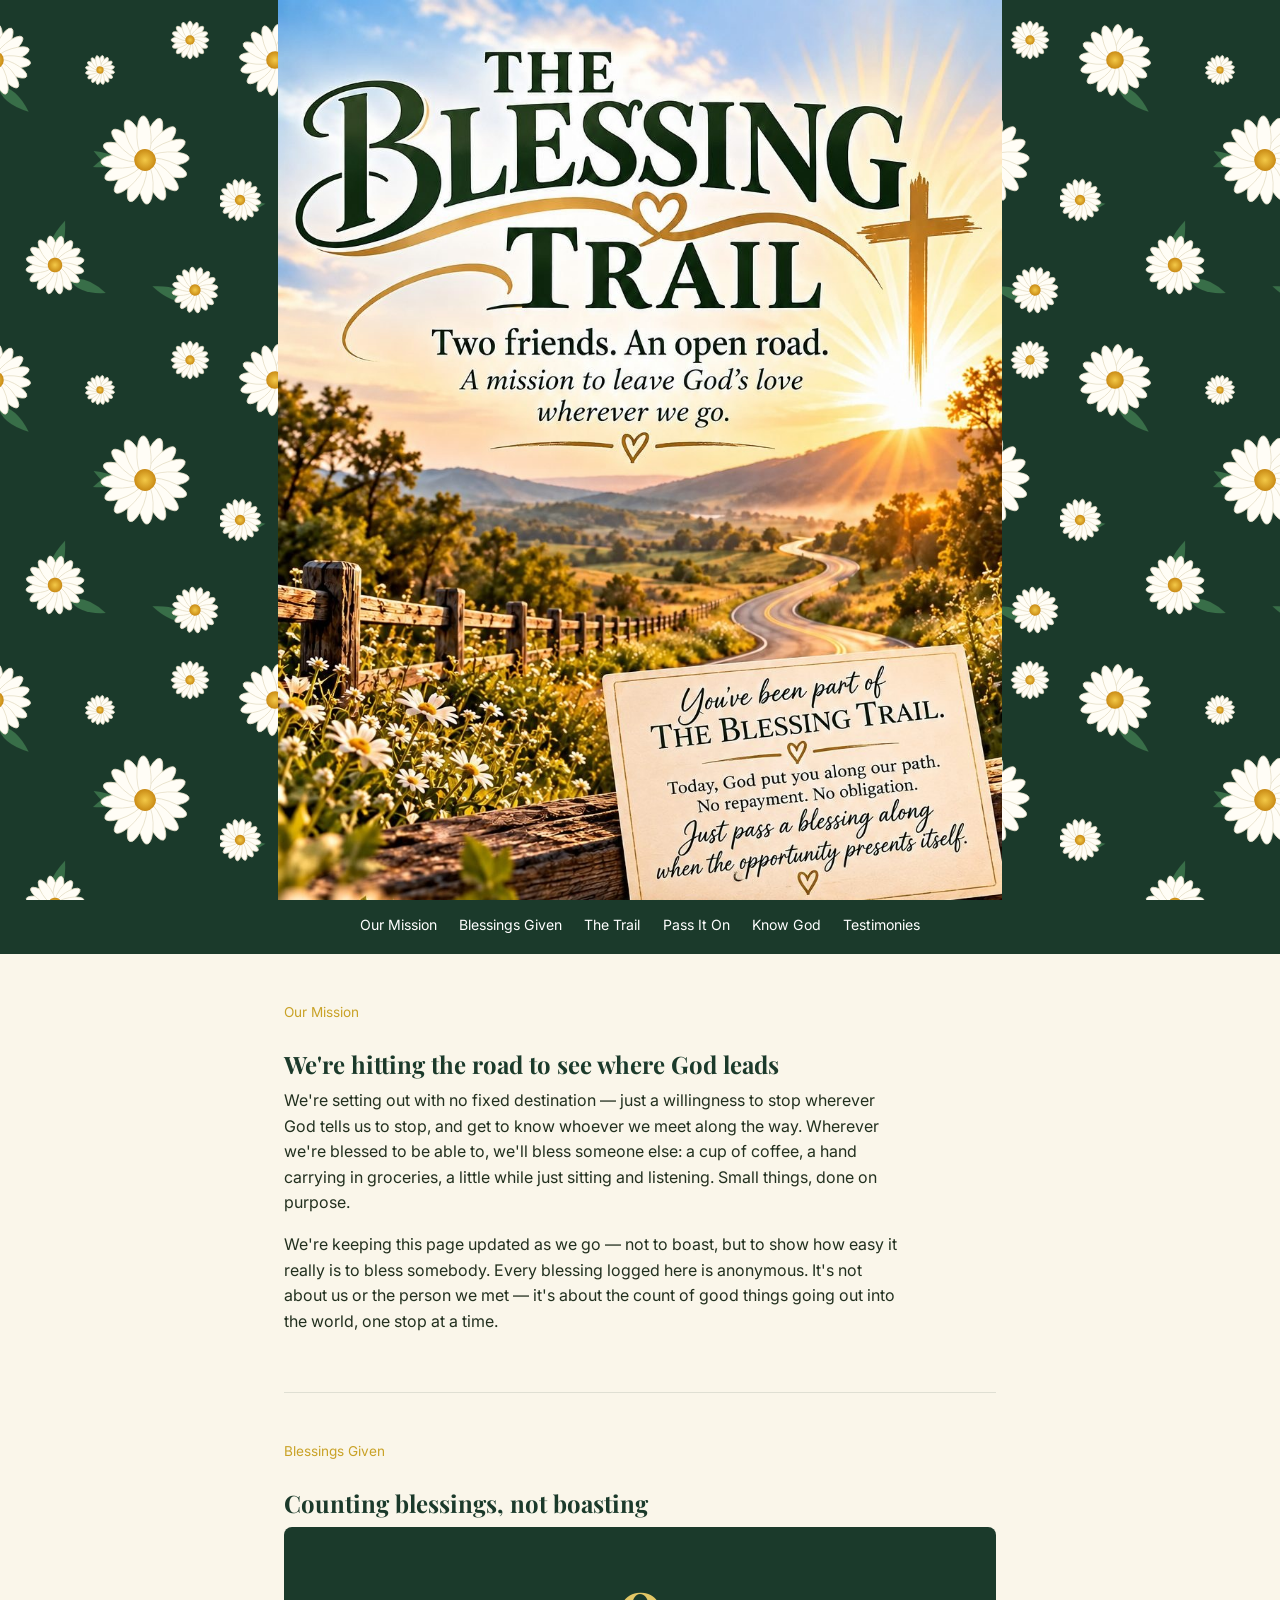
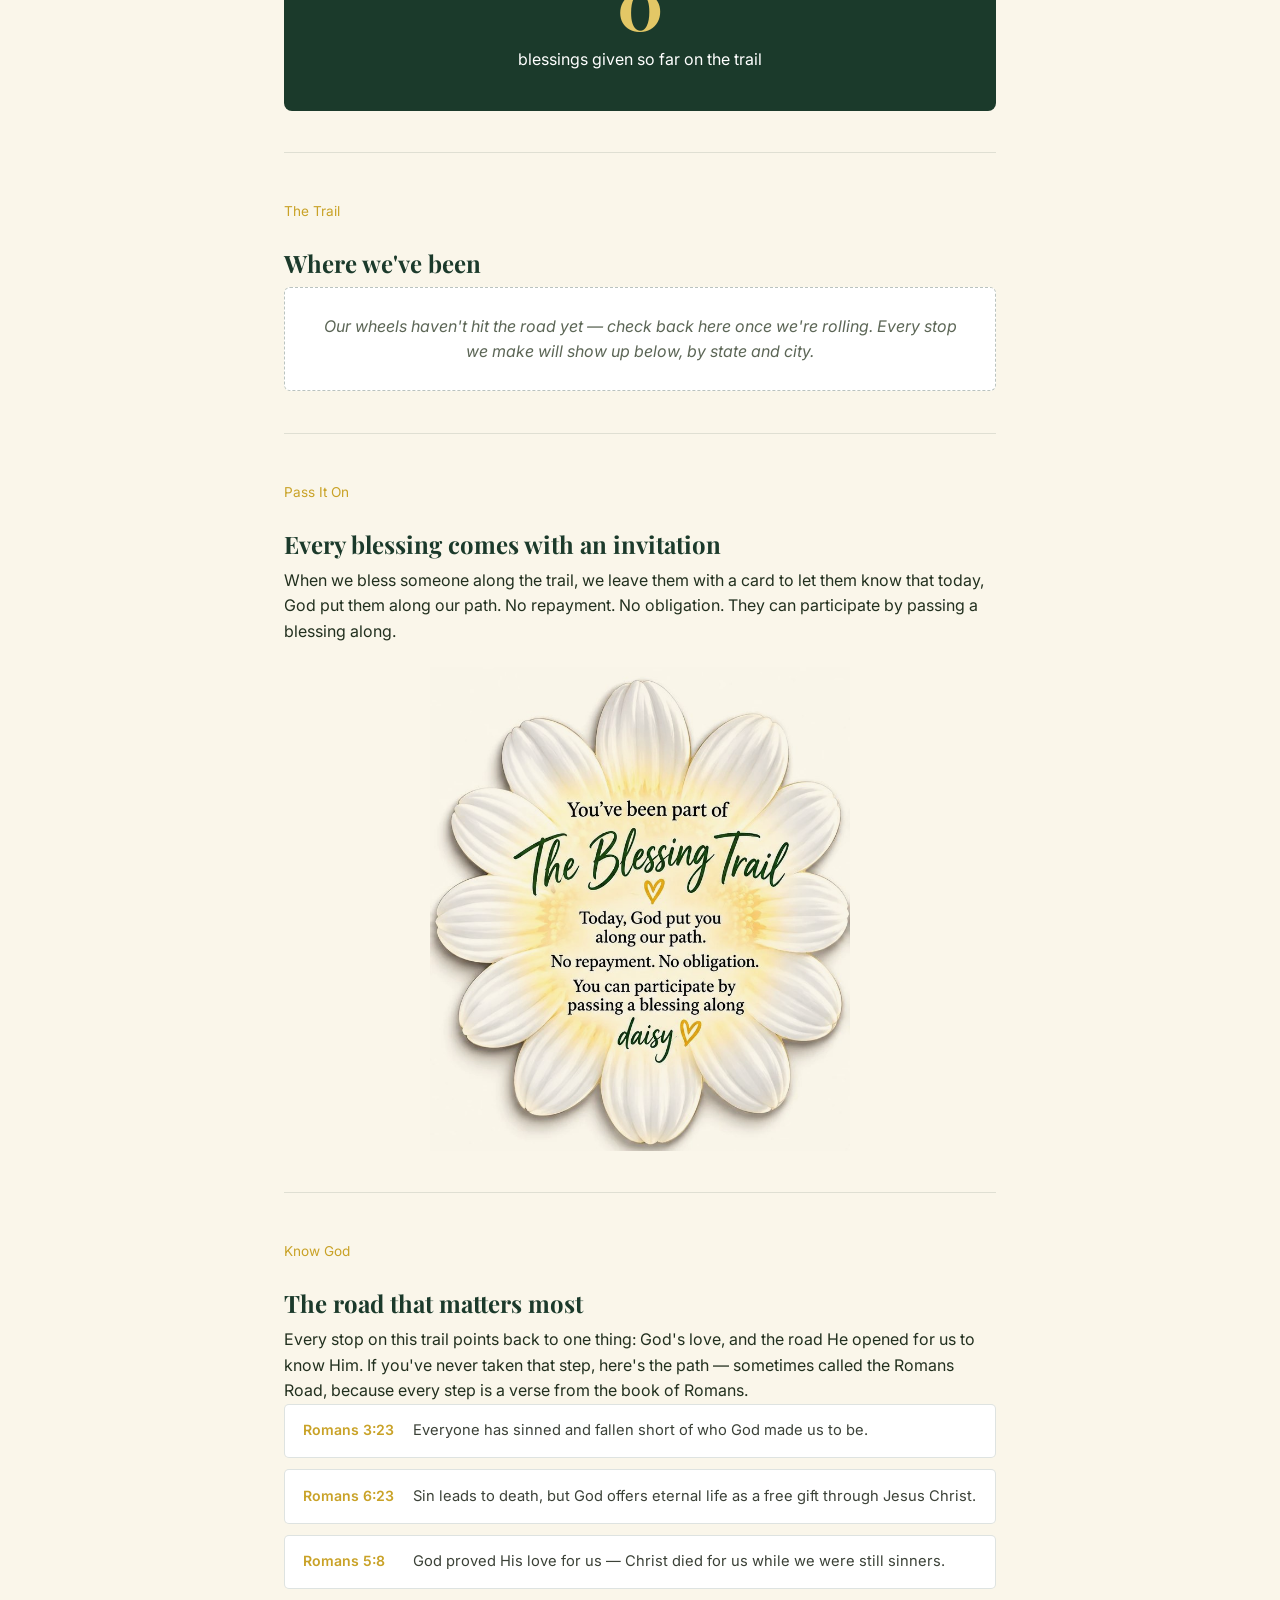
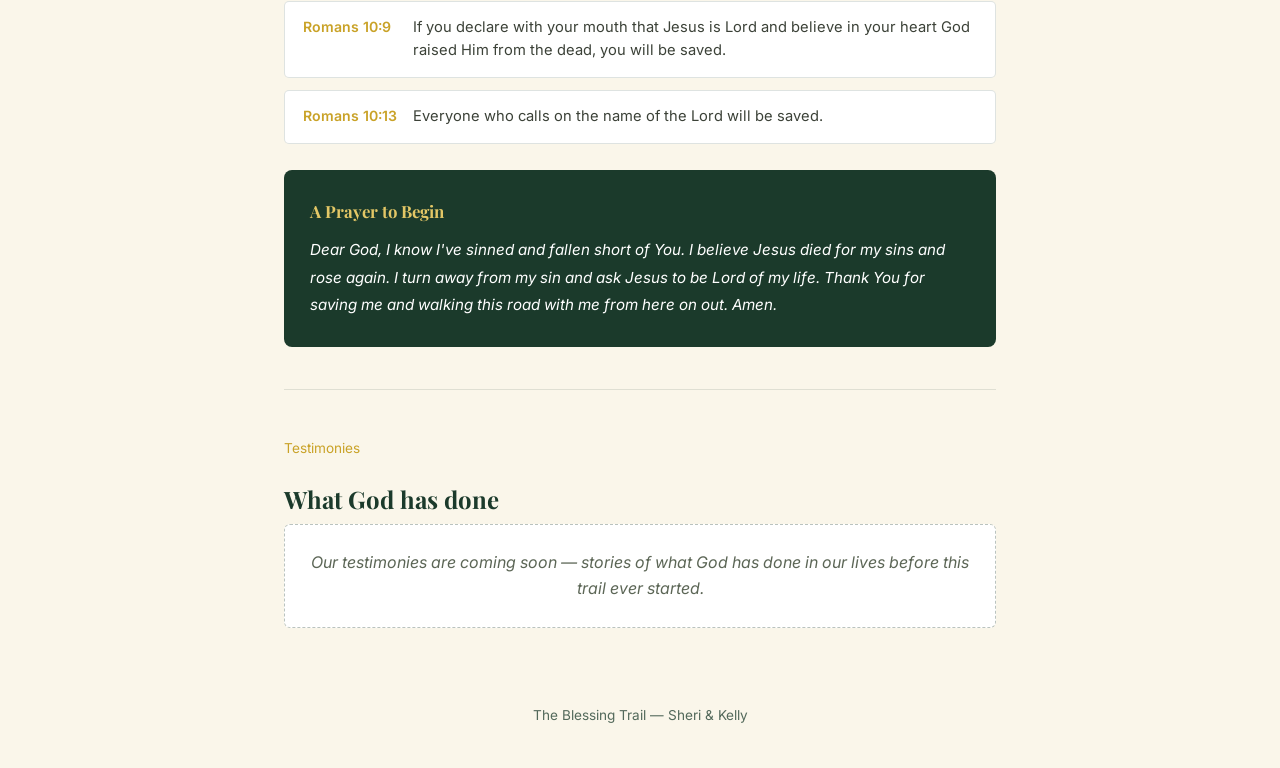
==== index.html @ b1c23bb9 "Match Pass It On wording to the card Co-Authored-By: Claude Opus 5.5 <noreply@anthropic.com> Claude-" ====
<!DOCTYPE html>
<html lang="en">
<head>
<meta charset="UTF-8">
<meta name="viewport" content="width=device-width, initial-scale=1, viewport-fit=cover">
<title>The Blessing Trail</title>
<link rel="preconnect" href="https://fonts.googleapis.com">
<link rel="preconnect" href="https://fonts.gstatic.com" crossorigin>
<link href="https://fonts.googleapis.com/css2?family=Playfair+Display:wght@500;600;700&family=Dancing+Script:wght@600&family=Inter:wght@400;500;600&display=swap" rel="stylesheet">
<style>
  :root{
    --cream:#faf6ea;
    --ink:#22301f;
    --green-deep:#1b3a2b;
    --green:#2f5a3f;
    --gold:#c9a227;
    --gold-soft:#e3c766;
    padding-top: env(safe-area-inset-top, 0px);
    padding-bottom: env(safe-area-inset-bottom, 0px);
  }
  @media (prefers-color-scheme: dark){
    :root:not([data-theme="light"]){ --cream:#faf6ea; --ink:#22301f; }
  }
  *{box-sizing:border-box; margin:0; padding:0;}
  html{scroll-behavior:smooth; scroll-padding-top: env(safe-area-inset-top, 0px);}
  body{ background:var(--cream); color:var(--ink); font-family:'Inter',sans-serif; line-height:1.6; }
  h1,h2,h3{font-family:'Playfair Display',serif;}
  .script{font-family:'Dancing Script',cursive;}
  a{color:inherit;}

  header{ position:relative; text-align:center; color:#fff; }
  header{ background:var(--green-deep) url("[data-uri]") center top / 280px 320px repeat; }
  .hero-img{ display:block; margin:0 auto; width:auto; max-width:100%; height:auto; max-height:100vh; max-height:100dvh; }
  .hero-overlay{
    position:absolute; inset:0;
    background:linear-gradient(180deg, rgba(27,58,43,0.05) 0%, rgba(27,58,43,0.55) 88%, rgba(27,58,43,0.85) 100%);
  }
  .hero-caption{
    position:absolute; left:0; right:0; bottom:1.6rem;
    padding:0 1.5rem;
  }
  .hero-caption p{
    font-size:1.05rem;
    color:var(--gold-soft);
    font-style:italic;
  }

  nav{
    background:var(--green-deep);
    display:flex; justify-content:center; gap:1.4rem; flex-wrap:wrap;
    padding:0.9rem 1rem;
    font-size:0.88rem;
  }
  nav a{ color:#ffffff; text-decoration:none; border-bottom:1px solid transparent; padding-bottom:2px; }
  nav a:hover, nav a:focus-visible{ color:var(--gold-soft); border-color:var(--gold-soft); }

  main{max-width:760px; margin:0 auto; padding:0 1.5rem;}

  section.block{padding:3rem 0 2.6rem; border-bottom:1px solid rgba(27,58,43,0.12);}
  section.block:last-of-type{border-bottom:none;}
  section.block h2{ font-size:1.5rem; color:var(--green-deep); margin-bottom:0.3rem; }
  section.block .kicker{ color:var(--gold); font-size:0.85rem; margin-bottom:1.3rem; display:block; }

  #about p{max-width:62ch; margin-bottom:1rem;}

  .card-front{ display:block; width:100%; max-width:420px; height:auto; margin:1.4rem auto 0; mix-blend-mode:multiply; }

  .counter-wrap{
    text-align:center;
    background:var(--green-deep);
    color:var(--cream);
    border-radius:8px;
    padding:2.4rem 1.5rem;
  }
  .counter-num{
    font-family:'Playfair Display',serif;
    font-size:clamp(3rem, 12vw, 4.5rem);
    color:var(--gold-soft);
    font-weight:700;
    line-height:1;
  }
  .counter-wrap p{ margin-top:0.6rem; font-size:1rem; color:#ffffff; }

  .log-group{ margin-bottom:1.6rem; }
  .log-group h3{ font-size:1.1rem; color:var(--green-deep); margin-bottom:0.6rem; }
  .log-group h3 .state-count{ color:var(--gold); font-size:0.85rem; font-weight:400; font-family:'Inter',sans-serif; }
  .log-entry{
    background:#fff;
    border-left:3px solid var(--gold);
    border-radius:3px;
    padding:0.85rem 1.1rem;
    margin-bottom:0.6rem;
  }
  .log-entry .city{ font-weight:600; color:var(--green-deep); font-size:0.95rem; }
  .log-entry .desc{ font-size:0.9rem; color:#454f42; margin-top:0.15rem; }
  .log-entry .date{ font-size:0.78rem; color:#8a8570; margin-top:0.3rem; }

  .empty-state{
    background:#fff;
    border:1px dashed rgba(27,58,43,0.3);
    border-radius:6px;
    padding:1.6rem;
    text-align:center;
    color:#5c6656;
    font-style:italic;
  }

  .step{
    display:flex;
    gap:0.9rem;
    background:#fff;
    border:1px solid rgba(27,58,43,0.14);
    border-radius:5px;
    padding:0.9rem 1.1rem;
    margin-bottom:0.7rem;
  }
  .step .verse{
    font-weight:600;
    color:var(--gold);
    white-space:nowrap;
    font-size:0.88rem;
    min-width:96px;
  }
  .step p{ font-size:0.92rem; color:#3c4238; }

  .prayer-box{
    background:var(--green-deep);
    color:var(--cream);
    border-radius:8px;
    padding:1.8rem 1.6rem;
    margin-top:1.6rem;
  }
  .prayer-box h3{ color:var(--gold-soft); font-size:1.05rem; margin-bottom:0.7rem; }
  .prayer-box p{ font-size:0.95rem; line-height:1.8; font-style:italic; color:#ffffff; }

  footer{ text-align:center; padding:2.2rem 1.5rem 2.6rem; color:var(--green-deep); font-size:0.85rem; opacity:0.75; }

  @media (prefers-reduced-motion: reduce){ html{scroll-behavior:auto;} }
</style>
</head>
<body>

<header>
  <img class="hero-img" src="[data-uri]" alt="The Blessing Trail — two friends, an open road, a mission to leave God's love wherever we go.">

</header>

<nav>
  <a href="#about">Our Mission</a>
  <a href="#counter">Blessings Given</a>
  <a href="#trail">The Trail</a>
  <a href="#pass-it-on">Pass It On</a>
  <a href="#salvation">Know God</a>
  <a href="#testimonies">Testimonies</a>
</nav>

<main>

  <section class="block" id="about">
    <span class="kicker">Our Mission</span>
    <h2>We're hitting the road to see where God leads</h2>
    <p>We're setting out with no fixed destination — just a willingness to stop wherever God tells us to stop, and get to know whoever we meet along the way. Wherever we're blessed to be able to, we'll bless someone else: a cup of coffee, a hand carrying in groceries, a little while just sitting and listening. Small things, done on purpose.</p>
    <p>We're keeping this page updated as we go — not to boast, but to show how easy it really is to bless somebody. Every blessing logged here is anonymous. It's not about us or the person we met — it's about the count of good things going out into the world, one stop at a time.</p>
  </section>

  <section class="block" id="counter">
    <span class="kicker">Blessings Given</span>
    <h2>Counting blessings, not boasting</h2>
    <div class="counter-wrap">
      <div class="counter-num">0</div>
      <p>blessings given so far on the trail</p>
    </div>
  </section>

  <section class="block" id="trail">
    <span class="kicker">The Trail</span>
    <h2>Where we've been</h2>
    <div class="empty-state">
      Our wheels haven't hit the road yet — check back here once we're rolling. Every stop we make will show up below, by state and city.
    </div>
    <!-- BLESSING_LOG_START -->
    <!-- As blessings are logged, add groups here in this format:
    <div class="log-group">
      <h3>Florida <span class="state-count">— 2 blessings</span></h3>
      <div class="log-entry">
        <div class="city">Ocala</div>
        <div class="desc">Bought a stranger's coffee and sat with them for a while.</div>
        <div class="date">October 2026</div>
      </div>
    </div>
    -->
    <!-- BLESSING_LOG_END -->
  </section>

  <section class="block" id="pass-it-on">
    <span class="kicker">Pass It On</span>
    <h2>Every blessing comes with an invitation</h2>
    <p>When we bless someone along the trail, we leave them with a card to let them know that today, God put them along our path. No repayment. No obligation. They can participate by passing a blessing along.</p>
    <img class="card-front" src="card-front.jpg" width="768" height="885" alt="The Blessing Trail card, shaped like a daisy: You've been part of The Blessing Trail. Today, God put you along our path. No repayment. No obligation. You can participate by passing a blessing along.">
  </section>

  <section class="block" id="salvation">
    <span class="kicker">Know God</span>
    <h2>The road that matters most</h2>
    <p>Every stop on this trail points back to one thing: God's love, and the road He opened for us to know Him. If you've never taken that step, here's the path — sometimes called the Romans Road, because every step is a verse from the book of Romans.</p>

    <div class="step">
      <div class="verse">Romans 3:23</div>
      <p>Everyone has sinned and fallen short of who God made us to be.</p>
    </div>
    <div class="step">
      <div class="verse">Romans 6:23</div>
      <p>Sin leads to death, but God offers eternal life as a free gift through Jesus Christ.</p>
    </div>
    <div class="step">
      <div class="verse">Romans 5:8</div>
      <p>God proved His love for us — Christ died for us while we were still sinners.</p>
    </div>
    <div class="step">
      <div class="verse">Romans 10:9</div>
      <p>If you declare with your mouth that Jesus is Lord and believe in your heart God raised Him from the dead, you will be saved.</p>
    </div>
    <div class="step">
      <div class="verse">Romans 10:13</div>
      <p>Everyone who calls on the name of the Lord will be saved.</p>
    </div>

    <div class="prayer-box">
      <h3>A Prayer to Begin</h3>
      <p>Dear God, I know I've sinned and fallen short of You. I believe Jesus died for my sins and rose again. I turn away from my sin and ask Jesus to be Lord of my life. Thank You for saving me and walking this road with me from here on out. Amen.</p>
    </div>
  </section>

  <section class="block" id="testimonies">
    <span class="kicker">Testimonies</span>
    <h2>What God has done</h2>
    <div class="empty-state">
      Our testimonies are coming soon — stories of what God has done in our lives before this trail ever started.
    </div>
  </section>

</main>

<footer>
  The Blessing Trail — Sheri &amp; Kelly
</footer>

</body>
</html>
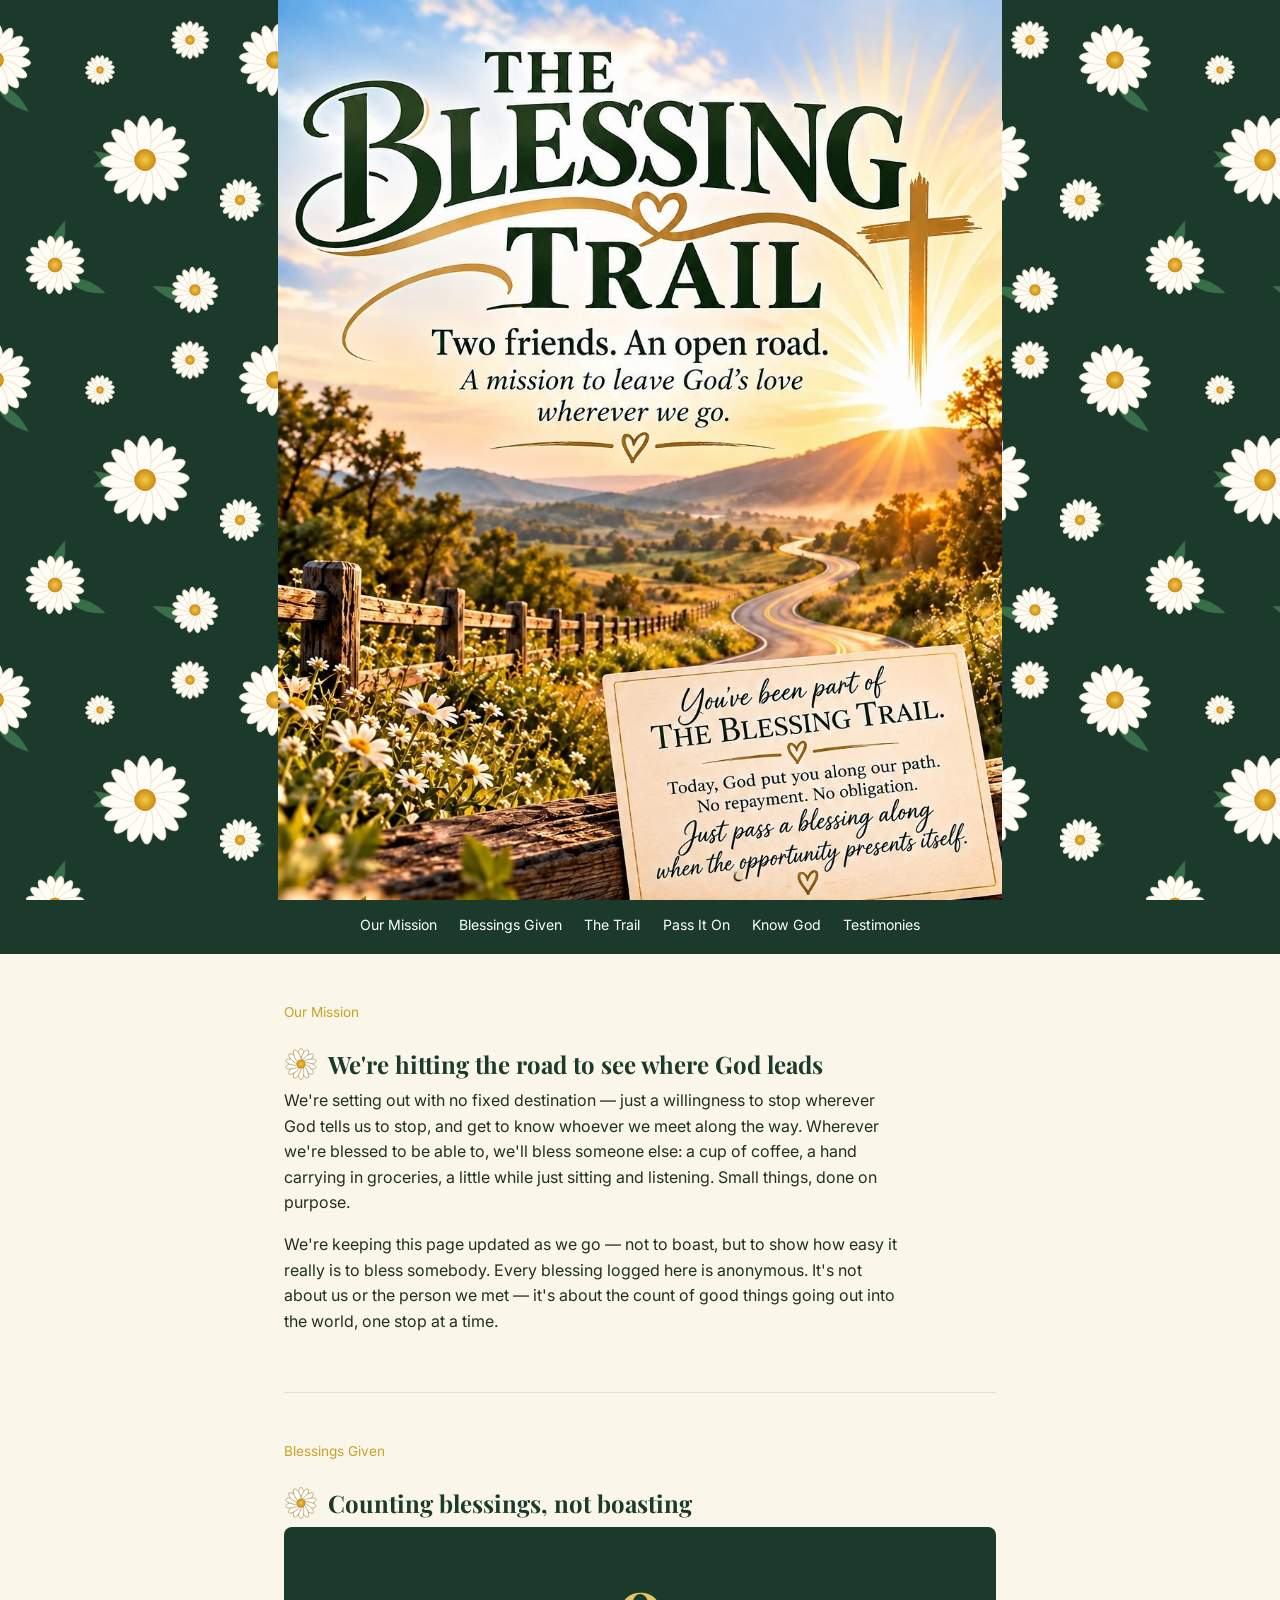
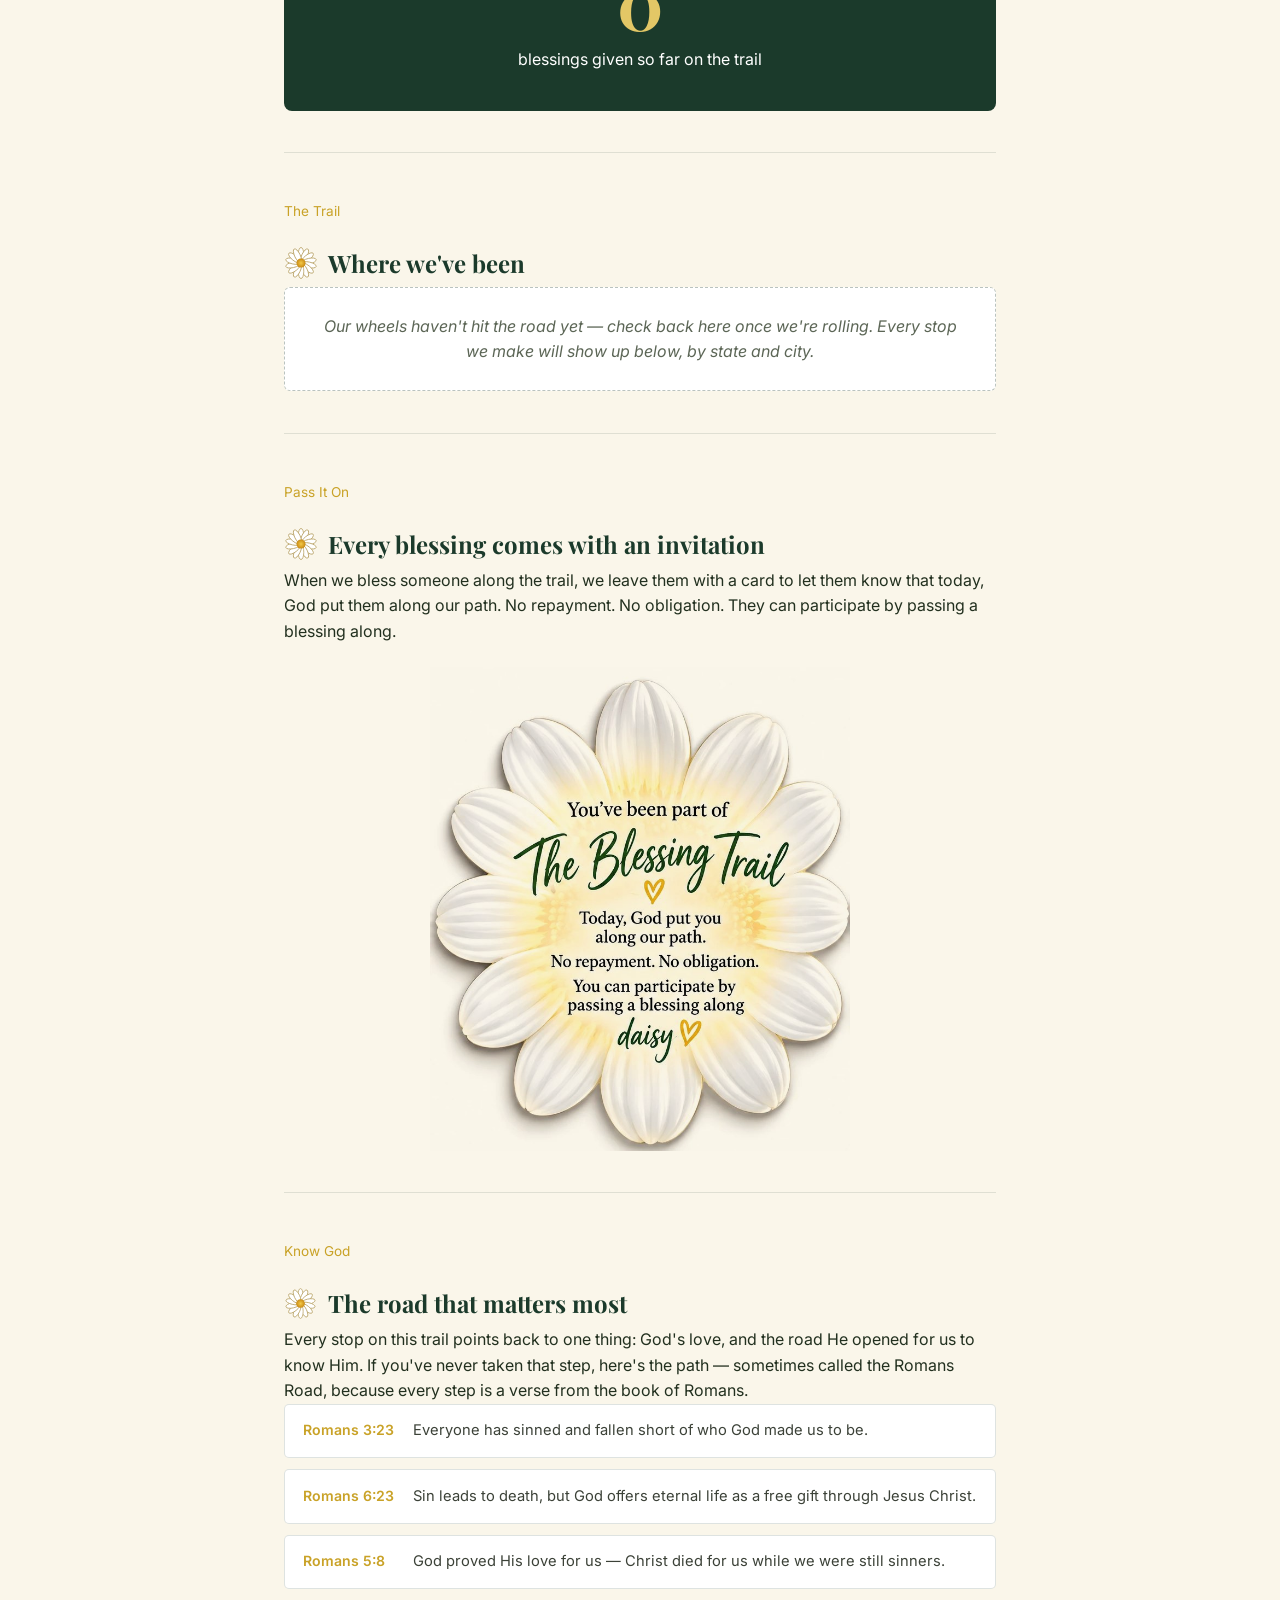
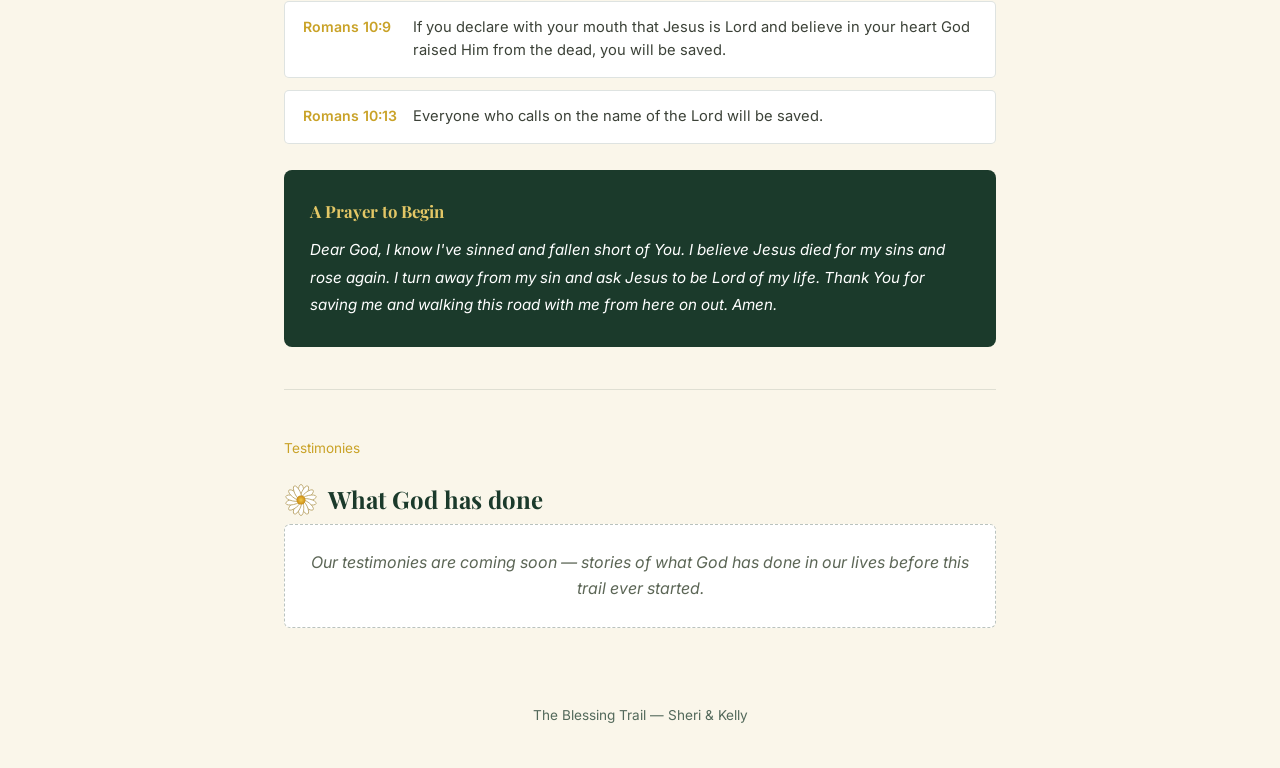
==== commit 5f3b7723: "Add a small daisy before each section heading Co-Authored-By: Claude Opus 5.5 <noreply@anthropic.com" ====
--- a/index.html
+++ b/index.html
@@ -133,6 +133,8 @@
   .prayer-box h3{ color:var(--gold-soft); font-size:1.05rem; margin-bottom:0.7rem; }
   .prayer-box p{ font-size:0.95rem; line-height:1.8; font-style:italic; color:#ffffff; }
 
+  .block h2::before{ content:""; display:inline-block; width:1.4em; height:1.4em; margin-right:0.45em; vertical-align:-0.3em; background:url("[data-uri]") center / contain no-repeat; }
+
   footer{ text-align:center; padding:2.2rem 1.5rem 2.6rem; color:var(--green-deep); font-size:0.85rem; opacity:0.75; }
 
   @media (prefers-reduced-motion: reduce){ html{scroll-behavior:auto;} }
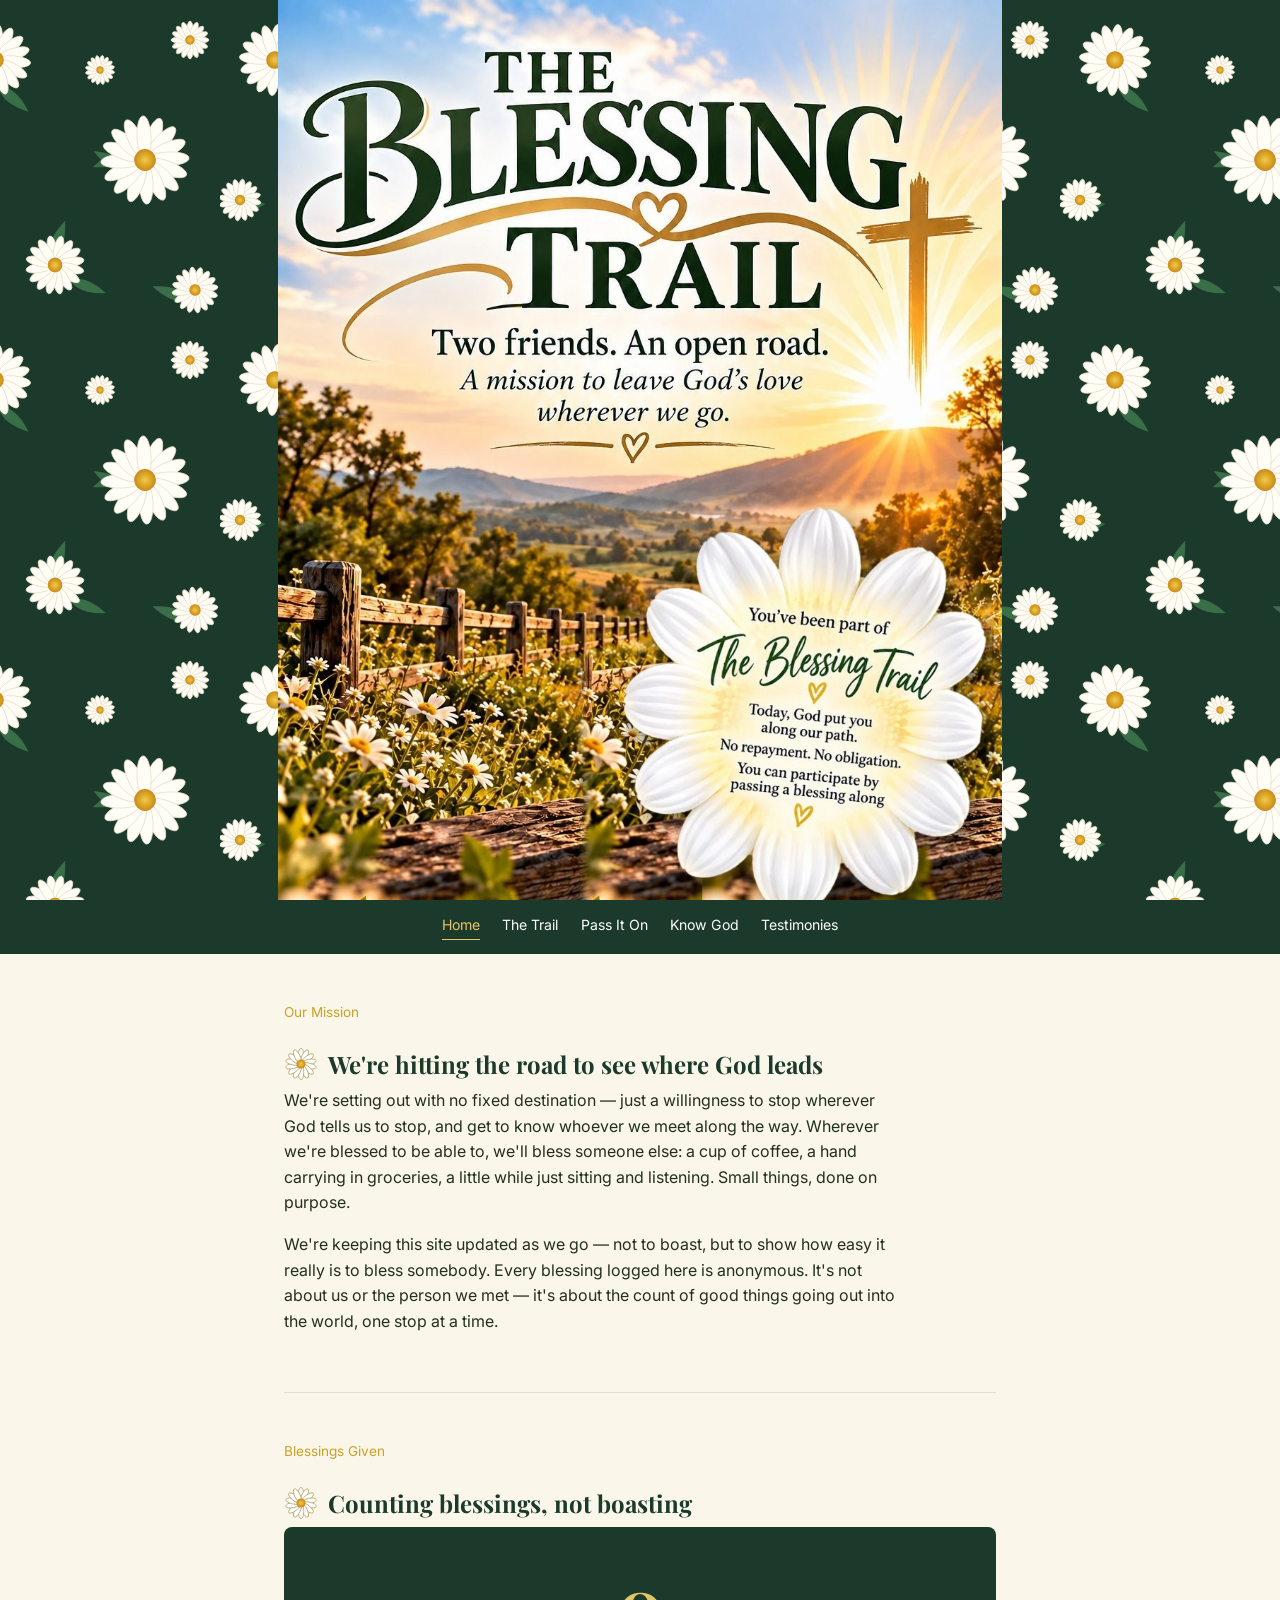
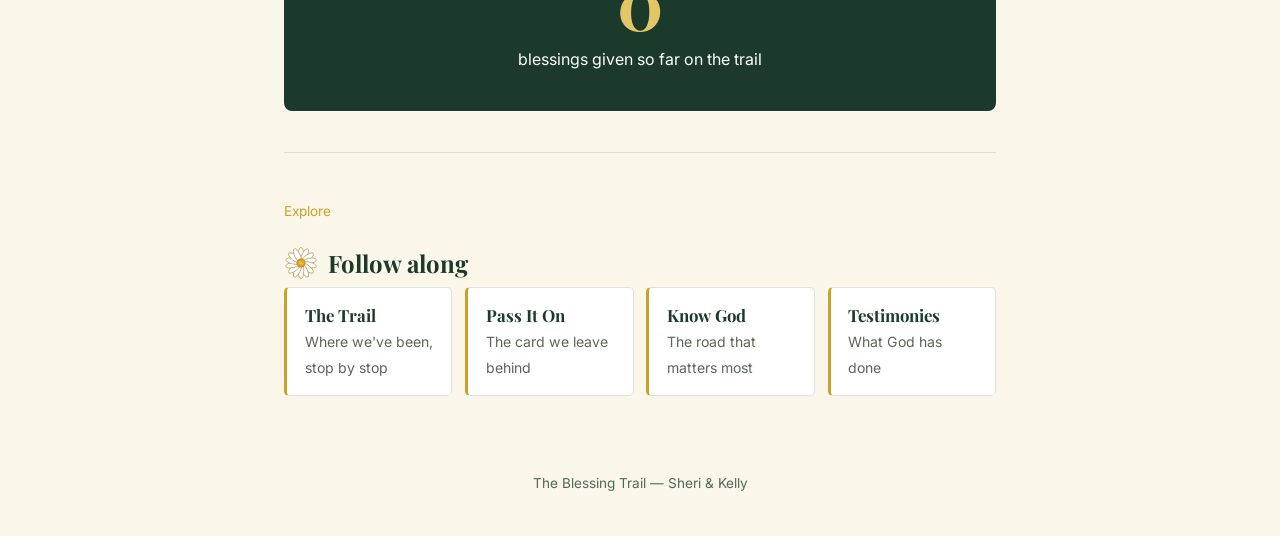
==== commit b8138e28: "Split the site into separate pages and put the daisy card in the main picture Home keeps the main pi" ====
--- a/index.html
+++ b/index.html
@@ -4,156 +4,24 @@
 <meta charset="UTF-8">
 <meta name="viewport" content="width=device-width, initial-scale=1, viewport-fit=cover">
 <title>The Blessing Trail</title>
+<meta name="description" content="Two friends. An open road. A mission to leave God's love wherever we go.">
 <link rel="preconnect" href="https://fonts.googleapis.com">
 <link rel="preconnect" href="https://fonts.gstatic.com" crossorigin>
 <link href="https://fonts.googleapis.com/css2?family=Playfair+Display:wght@500;600;700&family=Dancing+Script:wght@600&family=Inter:wght@400;500;600&display=swap" rel="stylesheet">
-<style>
-  :root{
-    --cream:#faf6ea;
-    --ink:#22301f;
-    --green-deep:#1b3a2b;
-    --green:#2f5a3f;
-    --gold:#c9a227;
-    --gold-soft:#e3c766;
-    padding-top: env(safe-area-inset-top, 0px);
-    padding-bottom: env(safe-area-inset-bottom, 0px);
-  }
-  @media (prefers-color-scheme: dark){
-    :root:not([data-theme="light"]){ --cream:#faf6ea; --ink:#22301f; }
-  }
-  *{box-sizing:border-box; margin:0; padding:0;}
-  html{scroll-behavior:smooth; scroll-padding-top: env(safe-area-inset-top, 0px);}
-  body{ background:var(--cream); color:var(--ink); font-family:'Inter',sans-serif; line-height:1.6; }
-  h1,h2,h3{font-family:'Playfair Display',serif;}
-  .script{font-family:'Dancing Script',cursive;}
-  a{color:inherit;}
-
-  header{ position:relative; text-align:center; color:#fff; }
-  header{ background:var(--green-deep) url("[data-uri]") center top / 280px 320px repeat; }
-  .hero-img{ display:block; margin:0 auto; width:auto; max-width:100%; height:auto; max-height:100vh; max-height:100dvh; }
-  .hero-overlay{
-    position:absolute; inset:0;
-    background:linear-gradient(180deg, rgba(27,58,43,0.05) 0%, rgba(27,58,43,0.55) 88%, rgba(27,58,43,0.85) 100%);
-  }
-  .hero-caption{
-    position:absolute; left:0; right:0; bottom:1.6rem;
-    padding:0 1.5rem;
-  }
-  .hero-caption p{
-    font-size:1.05rem;
-    color:var(--gold-soft);
-    font-style:italic;
-  }
-
-  nav{
-    background:var(--green-deep);
-    display:flex; justify-content:center; gap:1.4rem; flex-wrap:wrap;
-    padding:0.9rem 1rem;
-    font-size:0.88rem;
-  }
-  nav a{ color:#ffffff; text-decoration:none; border-bottom:1px solid transparent; padding-bottom:2px; }
-  nav a:hover, nav a:focus-visible{ color:var(--gold-soft); border-color:var(--gold-soft); }
-
-  main{max-width:760px; margin:0 auto; padding:0 1.5rem;}
-
-  section.block{padding:3rem 0 2.6rem; border-bottom:1px solid rgba(27,58,43,0.12);}
-  section.block:last-of-type{border-bottom:none;}
-  section.block h2{ font-size:1.5rem; color:var(--green-deep); margin-bottom:0.3rem; }
-  section.block .kicker{ color:var(--gold); font-size:0.85rem; margin-bottom:1.3rem; display:block; }
-
-  #about p{max-width:62ch; margin-bottom:1rem;}
-
-  .card-front{ display:block; width:100%; max-width:420px; height:auto; margin:1.4rem auto 0; mix-blend-mode:multiply; }
-
-  .counter-wrap{
-    text-align:center;
-    background:var(--green-deep);
-    color:var(--cream);
-    border-radius:8px;
-    padding:2.4rem 1.5rem;
-  }
-  .counter-num{
-    font-family:'Playfair Display',serif;
-    font-size:clamp(3rem, 12vw, 4.5rem);
-    color:var(--gold-soft);
-    font-weight:700;
-    line-height:1;
-  }
-  .counter-wrap p{ margin-top:0.6rem; font-size:1rem; color:#ffffff; }
-
-  .log-group{ margin-bottom:1.6rem; }
-  .log-group h3{ font-size:1.1rem; color:var(--green-deep); margin-bottom:0.6rem; }
-  .log-group h3 .state-count{ color:var(--gold); font-size:0.85rem; font-weight:400; font-family:'Inter',sans-serif; }
-  .log-entry{
-    background:#fff;
-    border-left:3px solid var(--gold);
-    border-radius:3px;
-    padding:0.85rem 1.1rem;
-    margin-bottom:0.6rem;
-  }
-  .log-entry .city{ font-weight:600; color:var(--green-deep); font-size:0.95rem; }
-  .log-entry .desc{ font-size:0.9rem; color:#454f42; margin-top:0.15rem; }
-  .log-entry .date{ font-size:0.78rem; color:#8a8570; margin-top:0.3rem; }
-
-  .empty-state{
-    background:#fff;
-    border:1px dashed rgba(27,58,43,0.3);
-    border-radius:6px;
-    padding:1.6rem;
-    text-align:center;
-    color:#5c6656;
-    font-style:italic;
-  }
-
-  .step{
-    display:flex;
-    gap:0.9rem;
-    background:#fff;
-    border:1px solid rgba(27,58,43,0.14);
-    border-radius:5px;
-    padding:0.9rem 1.1rem;
-    margin-bottom:0.7rem;
-  }
-  .step .verse{
-    font-weight:600;
-    color:var(--gold);
-    white-space:nowrap;
-    font-size:0.88rem;
-    min-width:96px;
-  }
-  .step p{ font-size:0.92rem; color:#3c4238; }
-
-  .prayer-box{
-    background:var(--green-deep);
-    color:var(--cream);
-    border-radius:8px;
-    padding:1.8rem 1.6rem;
-    margin-top:1.6rem;
-  }
-  .prayer-box h3{ color:var(--gold-soft); font-size:1.05rem; margin-bottom:0.7rem; }
-  .prayer-box p{ font-size:0.95rem; line-height:1.8; font-style:italic; color:#ffffff; }
-
-  .block h2::before{ content:""; display:inline-block; width:1.4em; height:1.4em; margin-right:0.45em; vertical-align:-0.3em; background:url("[data-uri]") center / contain no-repeat; }
-
-  footer{ text-align:center; padding:2.2rem 1.5rem 2.6rem; color:var(--green-deep); font-size:0.85rem; opacity:0.75; }
-
-  @media (prefers-reduced-motion: reduce){ html{scroll-behavior:auto;} }
-</style>
+<link rel="stylesheet" href="styles.css">
 </head>
 <body>
 
 <header>
-  <img class="hero-img" src="[data-uri]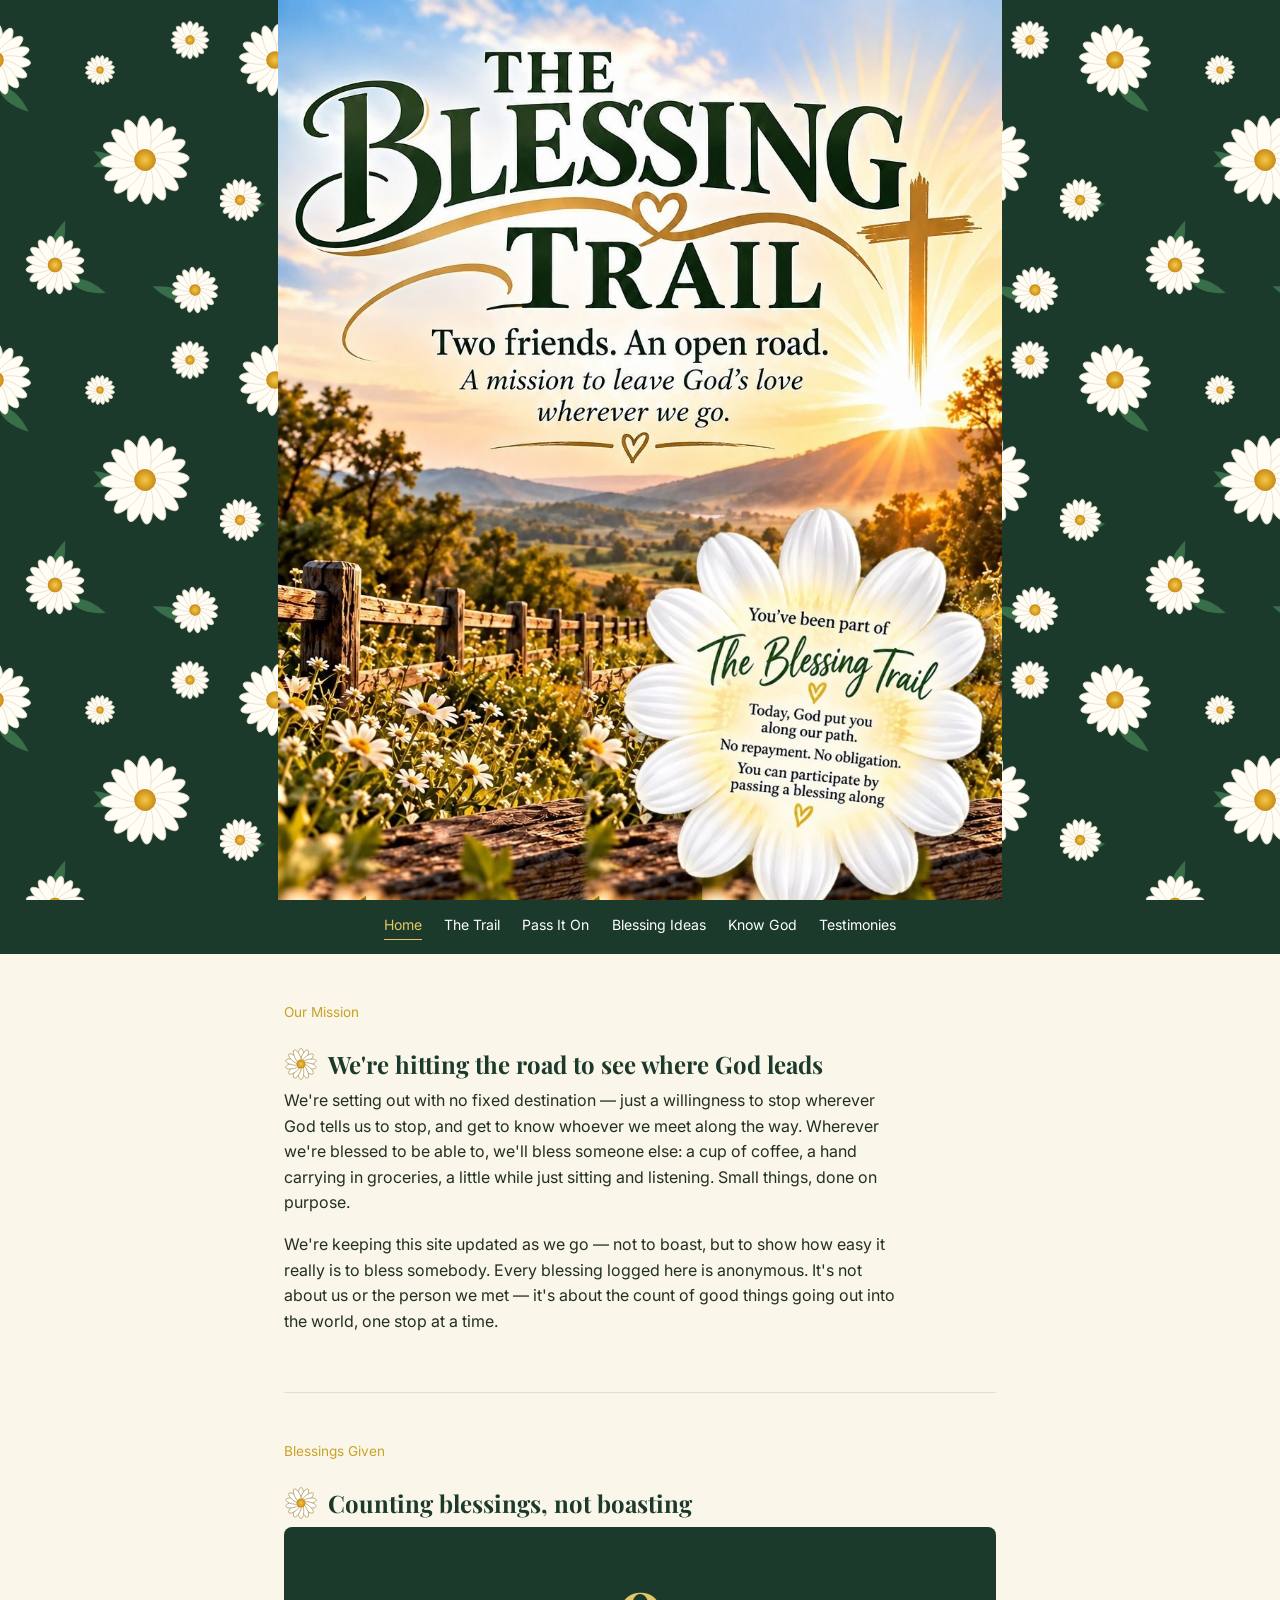
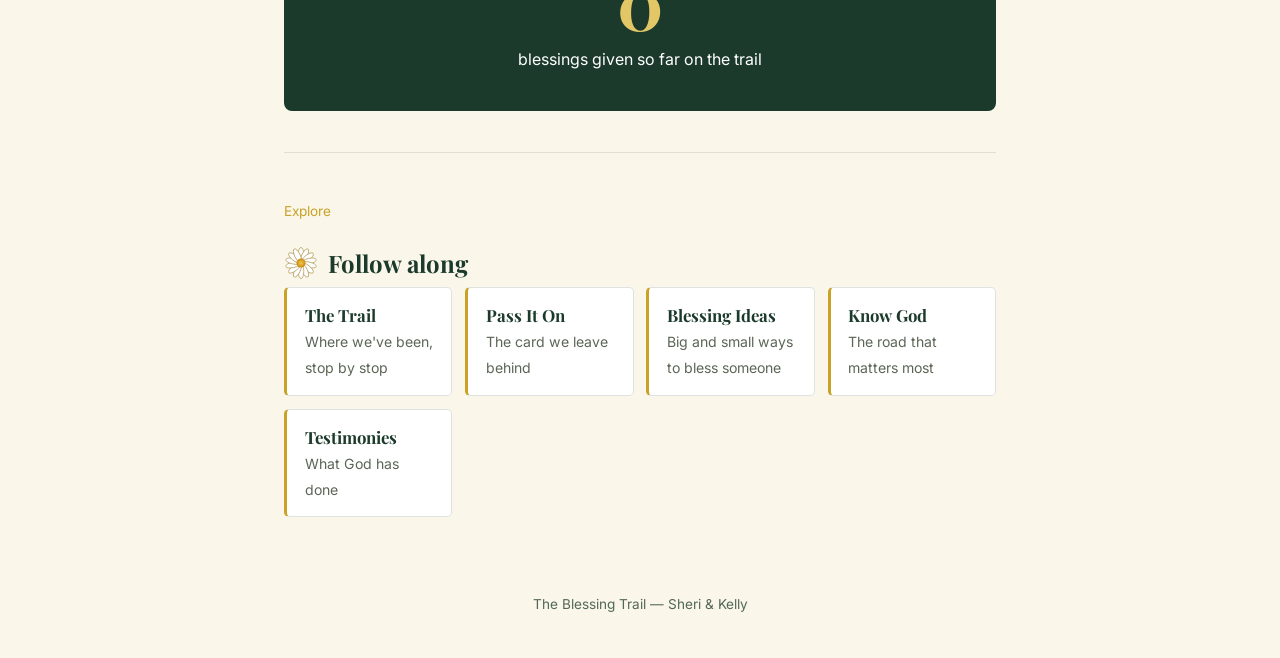
==== commit 98d8459c: "Add a Blessing Ideas page Co-Authored-By: Claude Opus 5.5 <noreply@anthropic.com> Claude-Session: ht" ====
--- a/index.html
+++ b/index.html
@@ -20,6 +20,7 @@
   <a href="index.html" aria-current="page">Home</a>
   <a href="trail.html">The Trail</a>
   <a href="pass-it-on.html">Pass It On</a>
+  <a href="ideas.html">Blessing Ideas</a>
   <a href="know-god.html">Know God</a>
   <a href="testimonies.html">Testimonies</a>
 </nav>
@@ -48,6 +49,7 @@
     <div class="explore">
       <a href="trail.html"><strong>The Trail</strong><span>Where we've been, stop by stop</span></a>
       <a href="pass-it-on.html"><strong>Pass It On</strong><span>The card we leave behind</span></a>
+      <a href="ideas.html"><strong>Blessing Ideas</strong><span>Big and small ways to bless someone</span></a>
       <a href="know-god.html"><strong>Know God</strong><span>The road that matters most</span></a>
       <a href="testimonies.html"><strong>Testimonies</strong><span>What God has done</span></a>
     </div>
--- a/styles.css
+++ b/styles.css
@@ -137,3 +137,17 @@
 footer{ text-align:center; padding:2.2rem 1.5rem 2.6rem; color:var(--green-deep); font-size:0.85rem; opacity:0.75; }
 
 @media (prefers-reduced-motion: reduce){ html{scroll-behavior:auto;} }
+
+.idea-group{ margin-top:2rem; }
+.idea-group h3{ font-size:1.15rem; color:var(--green-deep); margin-bottom:0.7rem; display:flex; align-items:center; gap:0.6rem; flex-wrap:wrap; }
+.idea-tag{ font-family:'Inter',sans-serif; font-size:0.72rem; font-weight:600; letter-spacing:0.04em; text-transform:uppercase; color:var(--green); background:#e6efe3; border-radius:999px; padding:0.15rem 0.6rem; }
+.ideas{ list-style:none; display:grid; gap:0.55rem; }
+.ideas li{
+  background:#fff; border:1px solid rgba(27,58,43,0.12); border-radius:5px;
+  padding:0.75rem 1rem 0.75rem 2.6rem; font-size:0.95rem; color:#3c4238;
+  background-image:url("daisy.svg"); background-repeat:no-repeat; background-size:1.1rem; background-position:0.9rem 0.85rem;
+}
+.idea-share{ margin-top:2.4rem; background:var(--green-deep); color:#fff; border-radius:8px; padding:1.6rem; }
+.idea-share h3{ color:var(--gold-soft); font-size:1.1rem; margin-bottom:0.5rem; }
+.idea-share p{ font-size:0.95rem; }
+.idea-share a{ color:var(--gold-soft); }
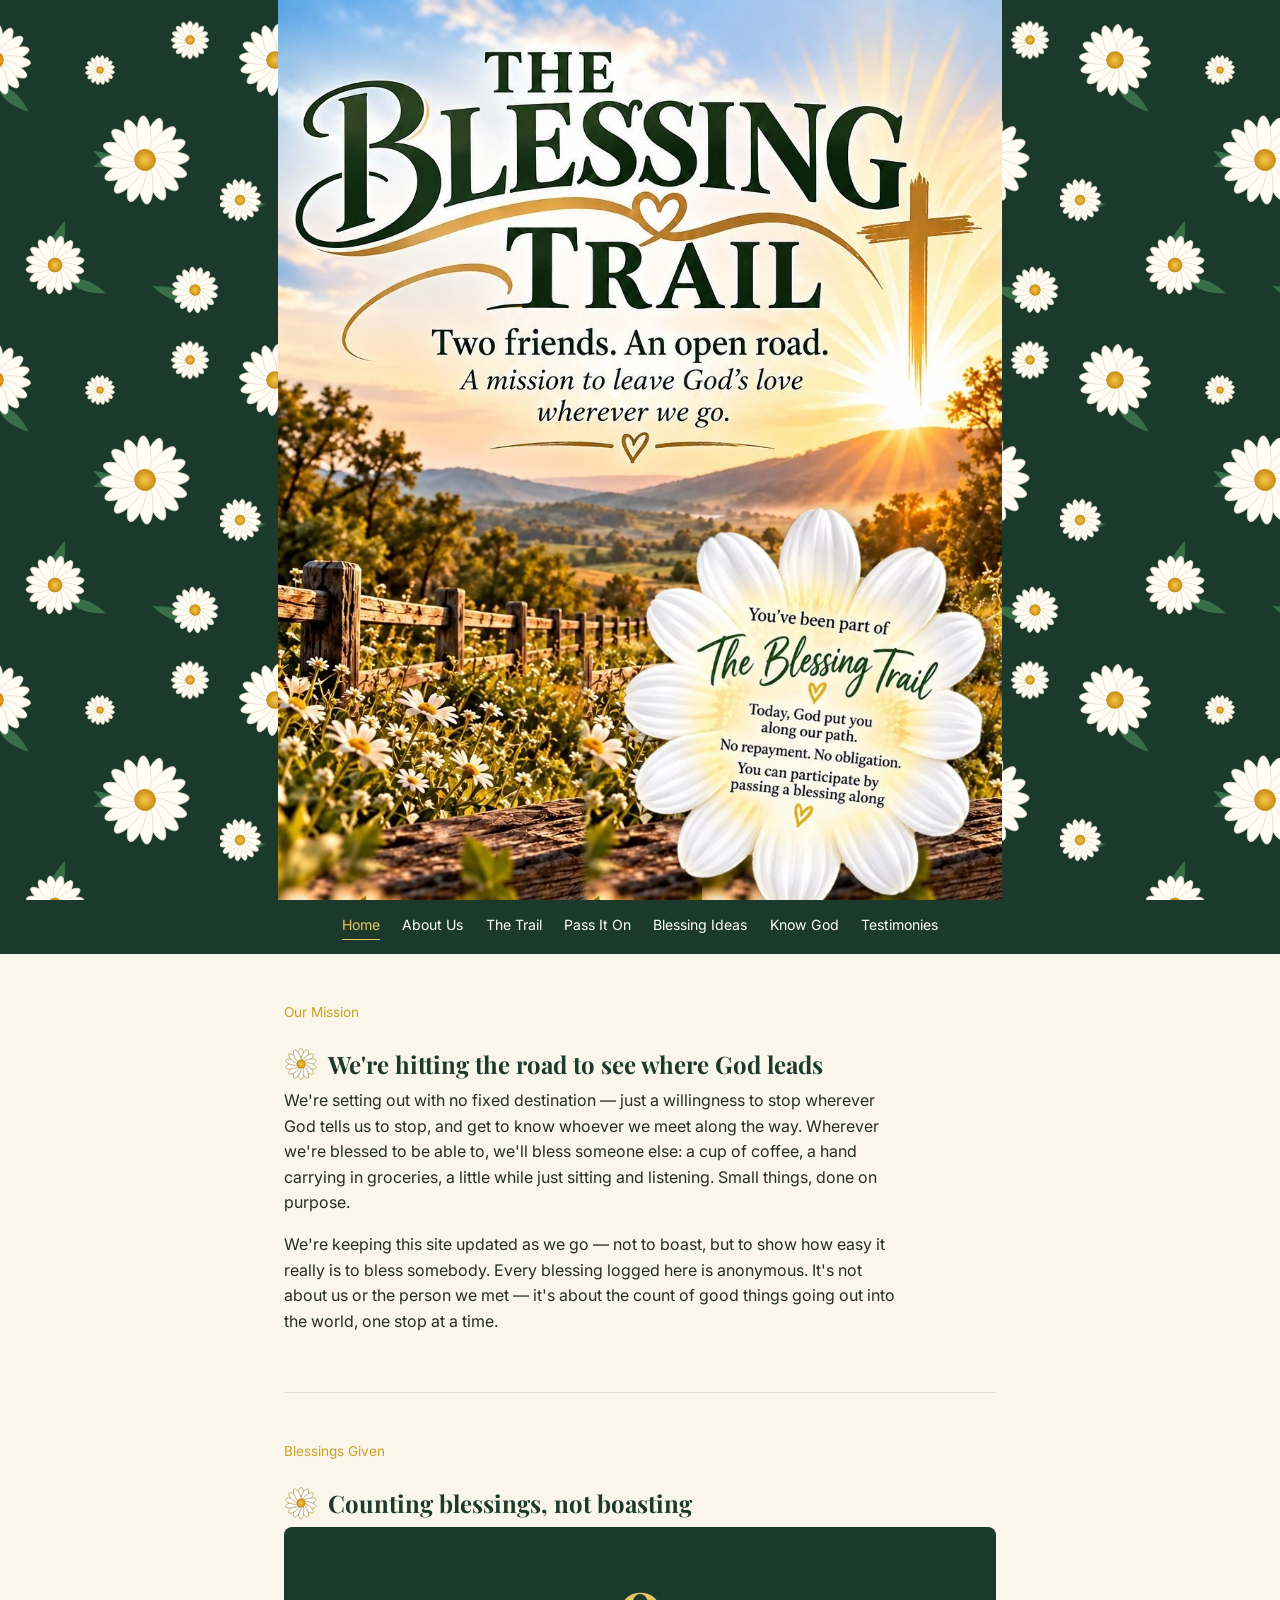
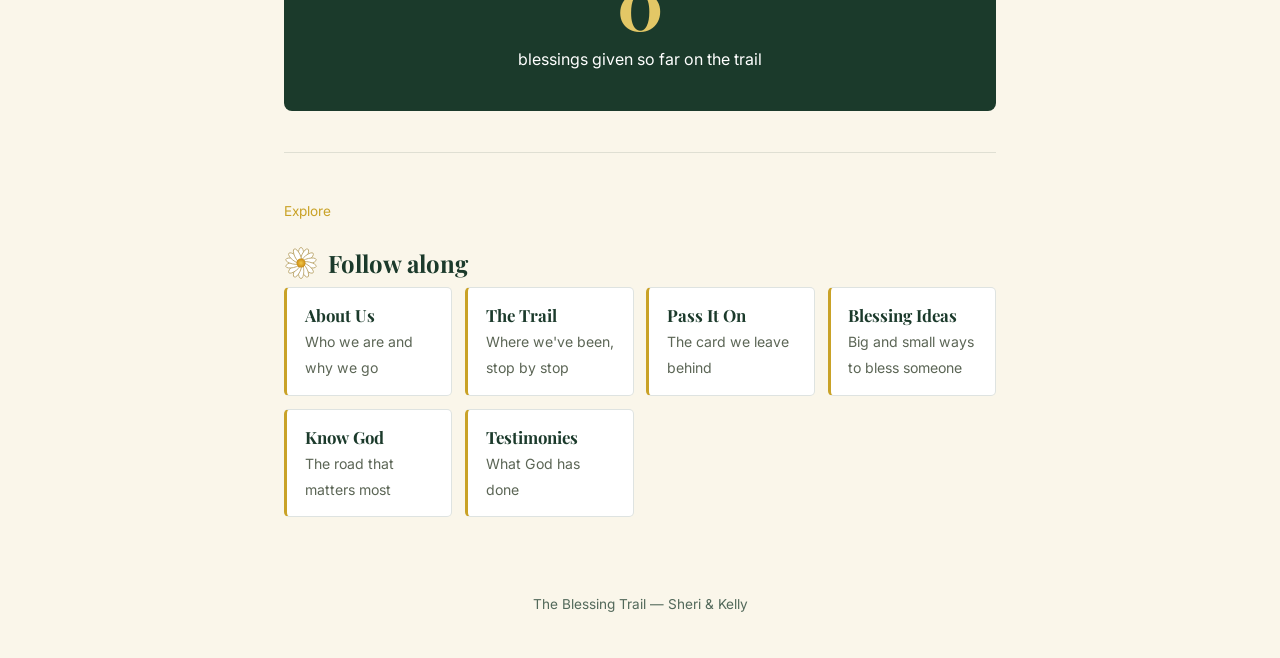
==== commit 392722ab: "Add About Us page Co-Authored-By: Claude Opus 5.5 <noreply@anthropic.com> Claude-Session: https://cl" ====
--- a/index.html
+++ b/index.html
@@ -18,6 +18,7 @@
 
 <nav>
   <a href="index.html" aria-current="page">Home</a>
+  <a href="about.html">About Us</a>
   <a href="trail.html">The Trail</a>
   <a href="pass-it-on.html">Pass It On</a>
   <a href="ideas.html">Blessing Ideas</a>
@@ -47,6 +48,7 @@
     <span class="kicker">Explore</span>
     <h2>Follow along</h2>
     <div class="explore">
+      <a href="about.html"><strong>About Us</strong><span>Who we are and why we go</span></a>
       <a href="trail.html"><strong>The Trail</strong><span>Where we've been, stop by stop</span></a>
       <a href="pass-it-on.html"><strong>Pass It On</strong><span>The card we leave behind</span></a>
       <a href="ideas.html"><strong>Blessing Ideas</strong><span>Big and small ways to bless someone</span></a>
--- a/styles.css
+++ b/styles.css
@@ -151,3 +151,12 @@
 .idea-share h3{ color:var(--gold-soft); font-size:1.1rem; margin-bottom:0.5rem; }
 .idea-share p{ font-size:0.95rem; }
 .idea-share a{ color:var(--gold-soft); }
+
+.about .callout{
+  font-family:'Playfair Display',serif; font-size:1.35rem; font-weight:600; font-style:italic;
+  color:var(--green-deep); border-left:3px solid var(--gold); padding:0.2rem 0 0.2rem 1rem; margin:1.6rem 0;
+}
+.about-closing{ margin-top:2.4rem; background:var(--green-deep); color:#fff; border-radius:8px; padding:2rem 1.6rem; text-align:center; }
+.about-closing .motto{ font-family:'Playfair Display',serif; font-size:1.2rem; color:var(--gold-soft); margin-bottom:0.9rem; }
+.about-closing .invite{ font-family:'Dancing Script',cursive; font-size:1.35rem; display:flex; align-items:center; justify-content:center; gap:0.5rem; flex-wrap:wrap; }
+.about-closing .signoff{ margin-top:1rem; font-size:0.95rem; opacity:0.85; }
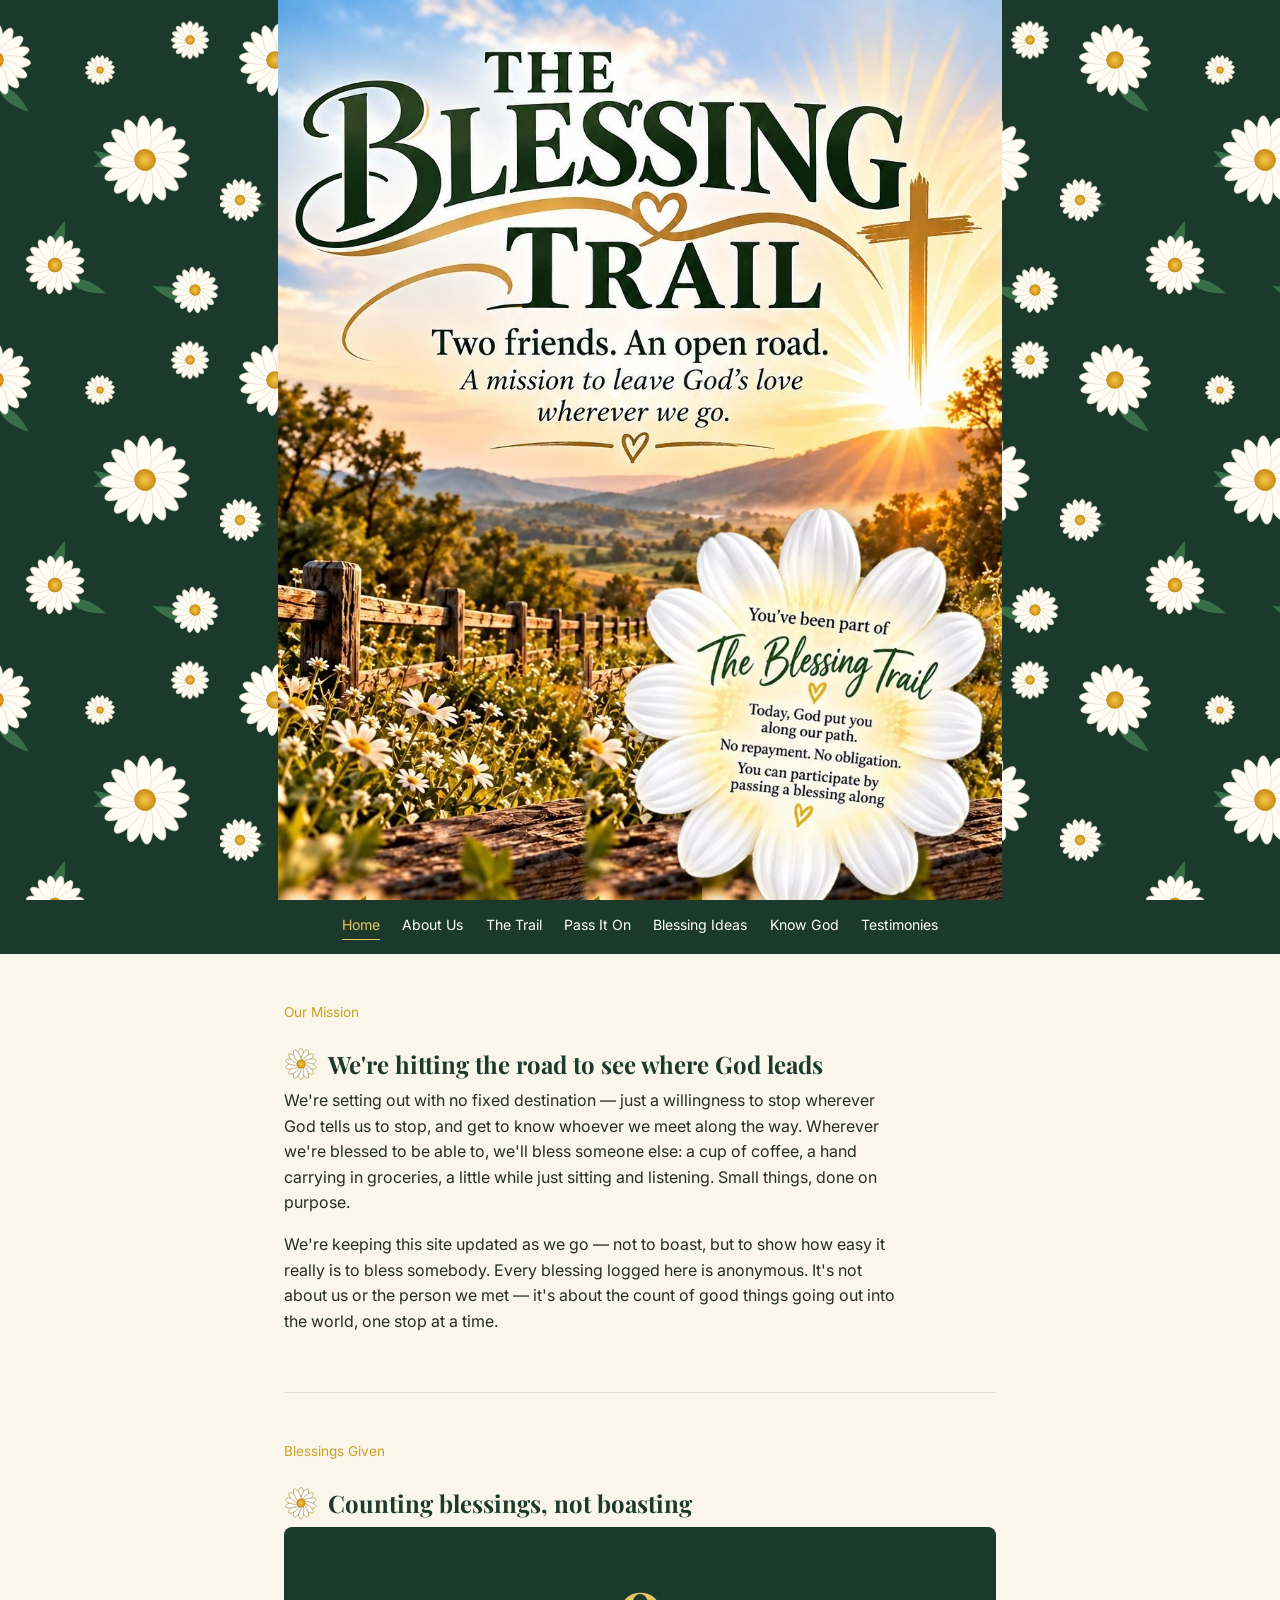
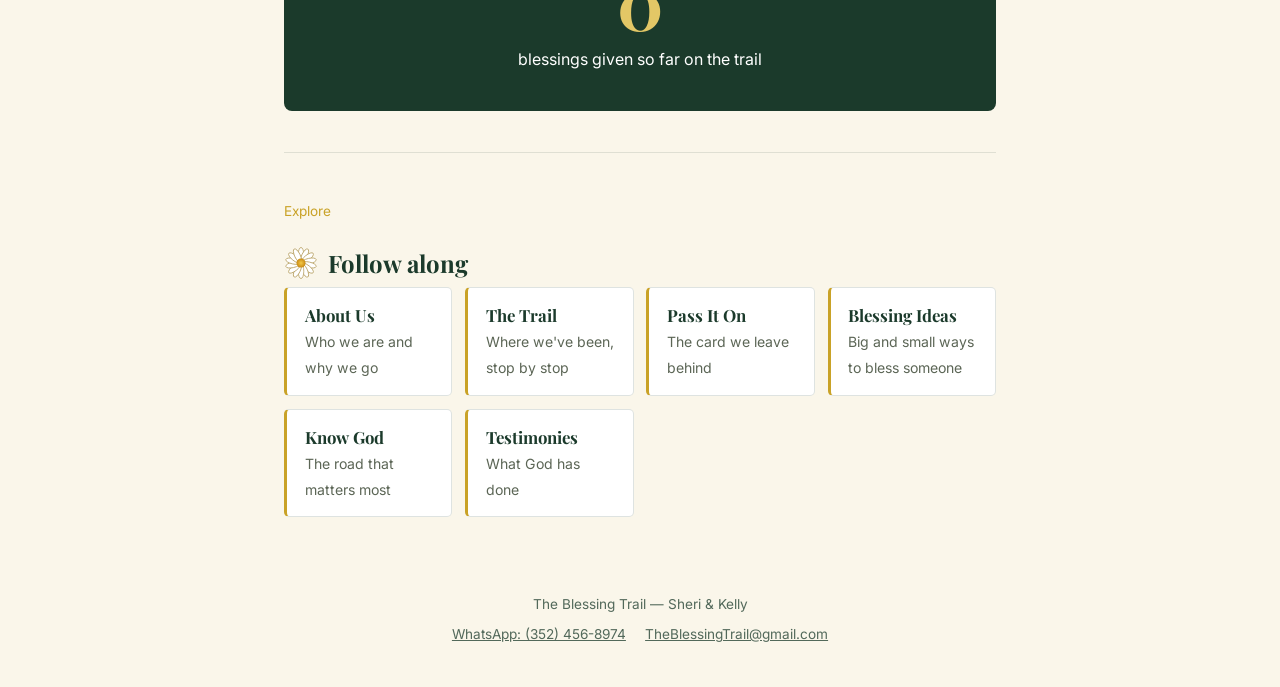
==== commit 5b3111c7: "Add Julie's photo and jingle video, new About Us photo, and WhatsApp/email contact in the footer Co-" ====
--- a/index.html
+++ b/index.html
@@ -61,6 +61,10 @@
 
 <footer>
   The Blessing Trail — Sheri &amp; Kelly
+  <div class="contact">
+    <a href="https://wa.me/13524568974" target="_blank" rel="noopener">WhatsApp: (352) 456-8974</a>
+    <a href="mailto:TheBlessingTrail@gmail.com">TheBlessingTrail@gmail.com</a>
+  </div>
 </footer>
 
 </body>
--- a/styles.css
+++ b/styles.css
@@ -135,6 +135,7 @@
 .explore a:hover, .explore a:focus-visible{ border-color:var(--gold); background:#fffdf5; }
 
 footer{ text-align:center; padding:2.2rem 1.5rem 2.6rem; color:var(--green-deep); font-size:0.85rem; opacity:0.75; }
+footer .contact{ margin-top:0.5rem; display:flex; justify-content:center; flex-wrap:wrap; gap:0.4rem 1.2rem; }
 
 @media (prefers-reduced-motion: reduce){ html{scroll-behavior:auto;} }
 
@@ -160,3 +161,20 @@
 .about-closing .motto{ font-family:'Playfair Display',serif; font-size:1.2rem; color:var(--gold-soft); margin-bottom:0.9rem; }
 .about-closing .invite{ font-family:'Dancing Script',cursive; font-size:1.35rem; display:flex; align-items:center; justify-content:center; gap:0.5rem; flex-wrap:wrap; }
 .about-closing .signoff{ margin-top:1rem; font-size:0.95rem; opacity:0.85; }
+
+.about-photo{ margin:1.4rem 0 1.8rem; }
+.about-photo img{
+  display:block; width:100%; max-width:520px; height:auto; margin:0 auto;
+  border-radius:10px; border:3px solid var(--gold-soft);
+  box-shadow:0 8px 22px rgba(27,58,43,0.18);
+}
+.about-photo figcaption{ text-align:center; margin-top:0.7rem; font-family:'Dancing Script',cursive; font-size:1.3rem; color:var(--green-deep); }
+
+.log-photo{ margin:0.8rem 0 0.4rem; }
+.log-photo img{ display:block; width:100%; max-width:420px; height:auto; border-radius:8px; border:2px solid var(--gold-soft); }
+.log-photo figcaption{ font-family:'Dancing Script',cursive; font-size:1.15rem; color:var(--green-deep); margin-top:0.3rem; }
+.log-video{ margin-top:0.8rem; }
+.log-video .label{ display:block; font-size:0.82rem; font-weight:600; color:var(--green-deep); margin-bottom:0.3rem; }
+.log-video .hint{ font-weight:400; color:#8a8570; }
+.log-video video{ display:block; width:100%; max-width:420px; height:auto; border-radius:8px; background:#000; }
+.log-link{ display:inline-block; margin-top:0.6rem; font-size:0.85rem; color:var(--green); font-weight:500; }
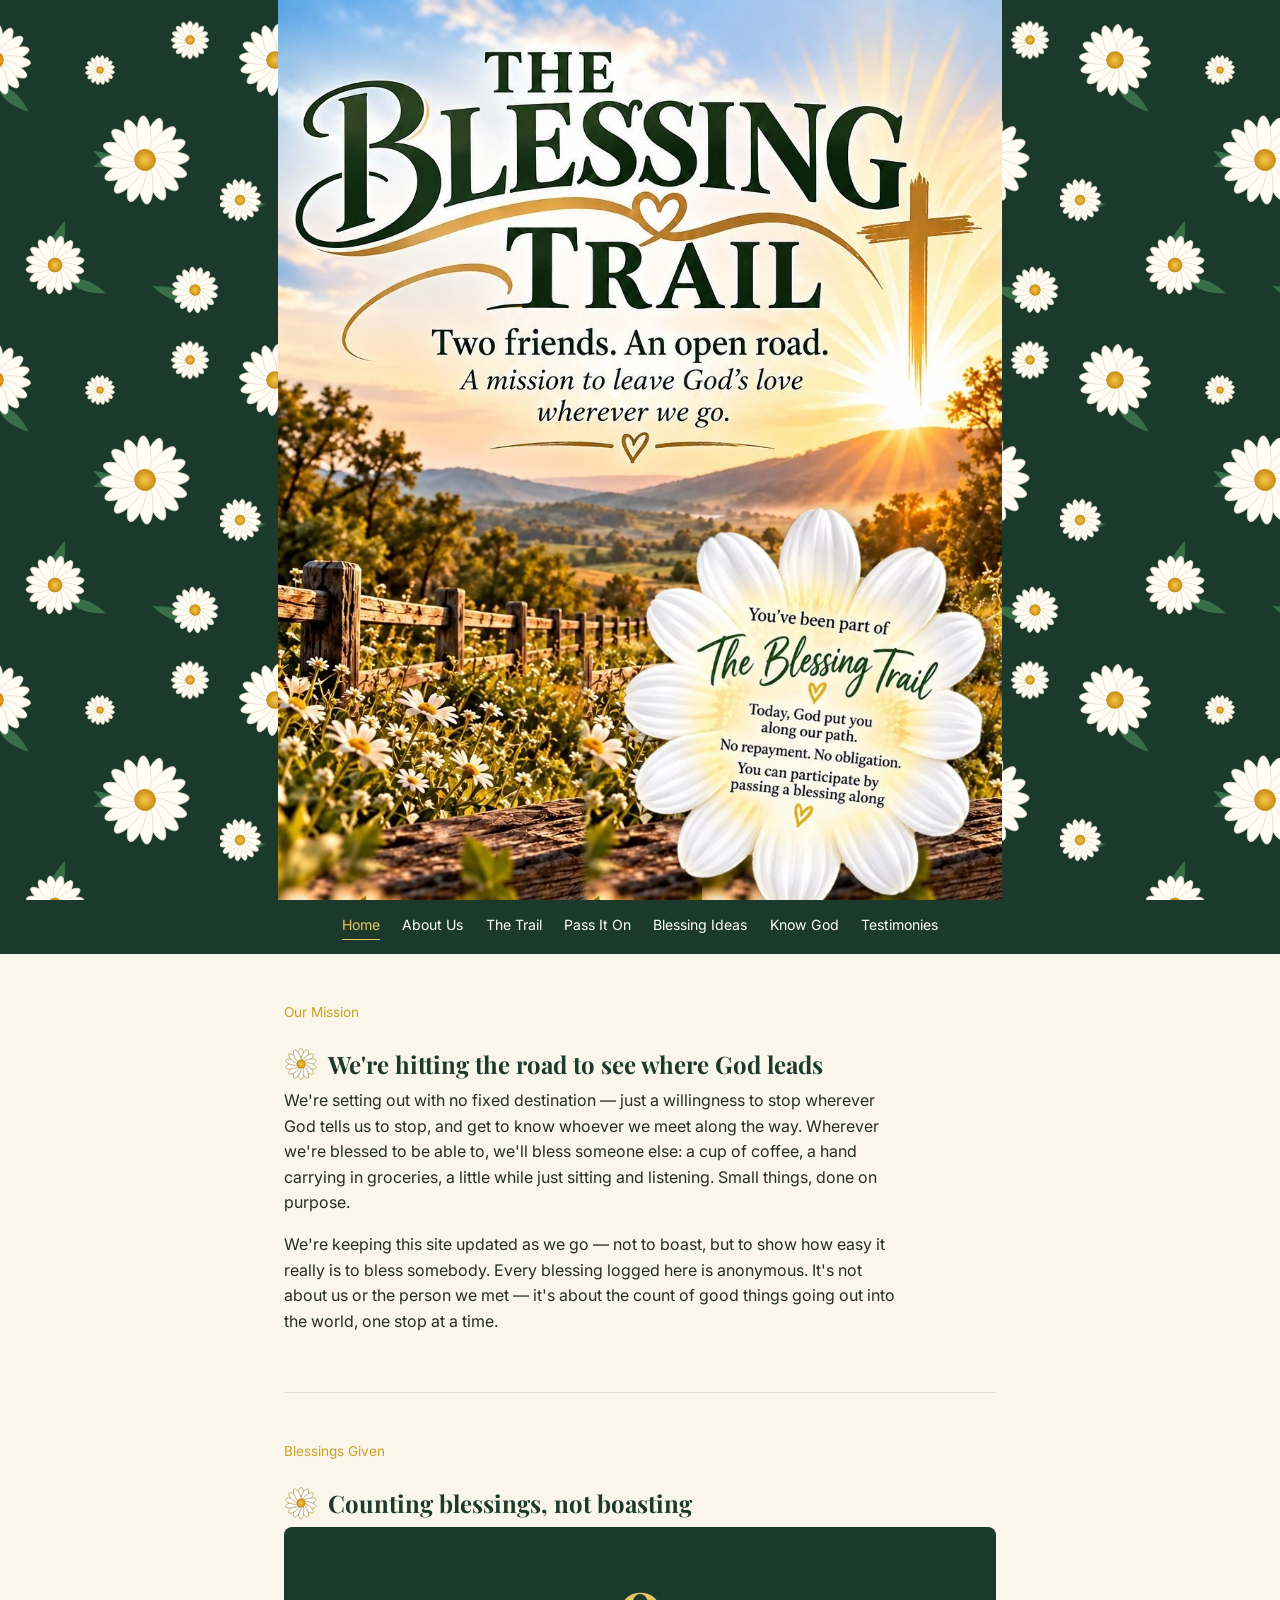
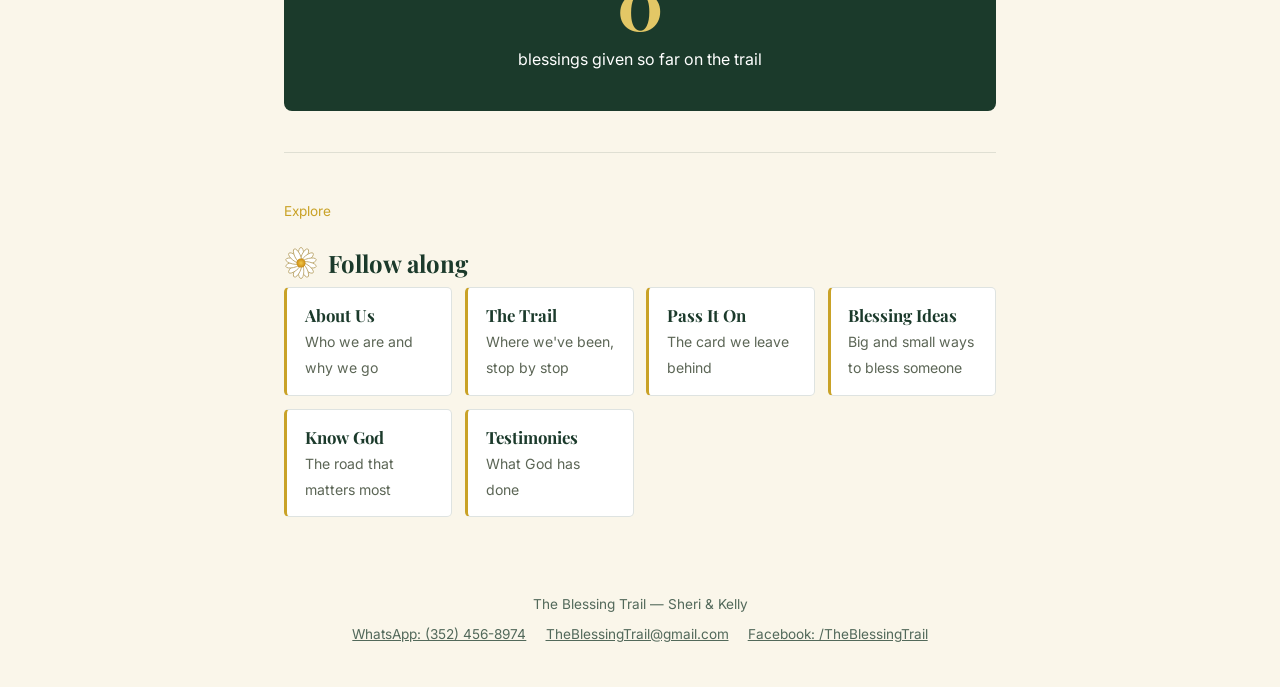
==== commit f8076912: "Add Facebook page link to the footer on every page Co-Authored-By: Claude Opus 5.5 <noreply@anthropi" ====
--- a/index.html
+++ b/index.html
@@ -64,6 +64,7 @@
   <div class="contact">
     <a href="https://wa.me/13524568974" target="_blank" rel="noopener">WhatsApp: (352) 456-8974</a>
     <a href="mailto:TheBlessingTrail@gmail.com">TheBlessingTrail@gmail.com</a>
+    <a href="https://www.facebook.com/TheBlessingTrail" target="_blank" rel="noopener">Facebook: /TheBlessingTrail</a>
   </div>
 </footer>
 
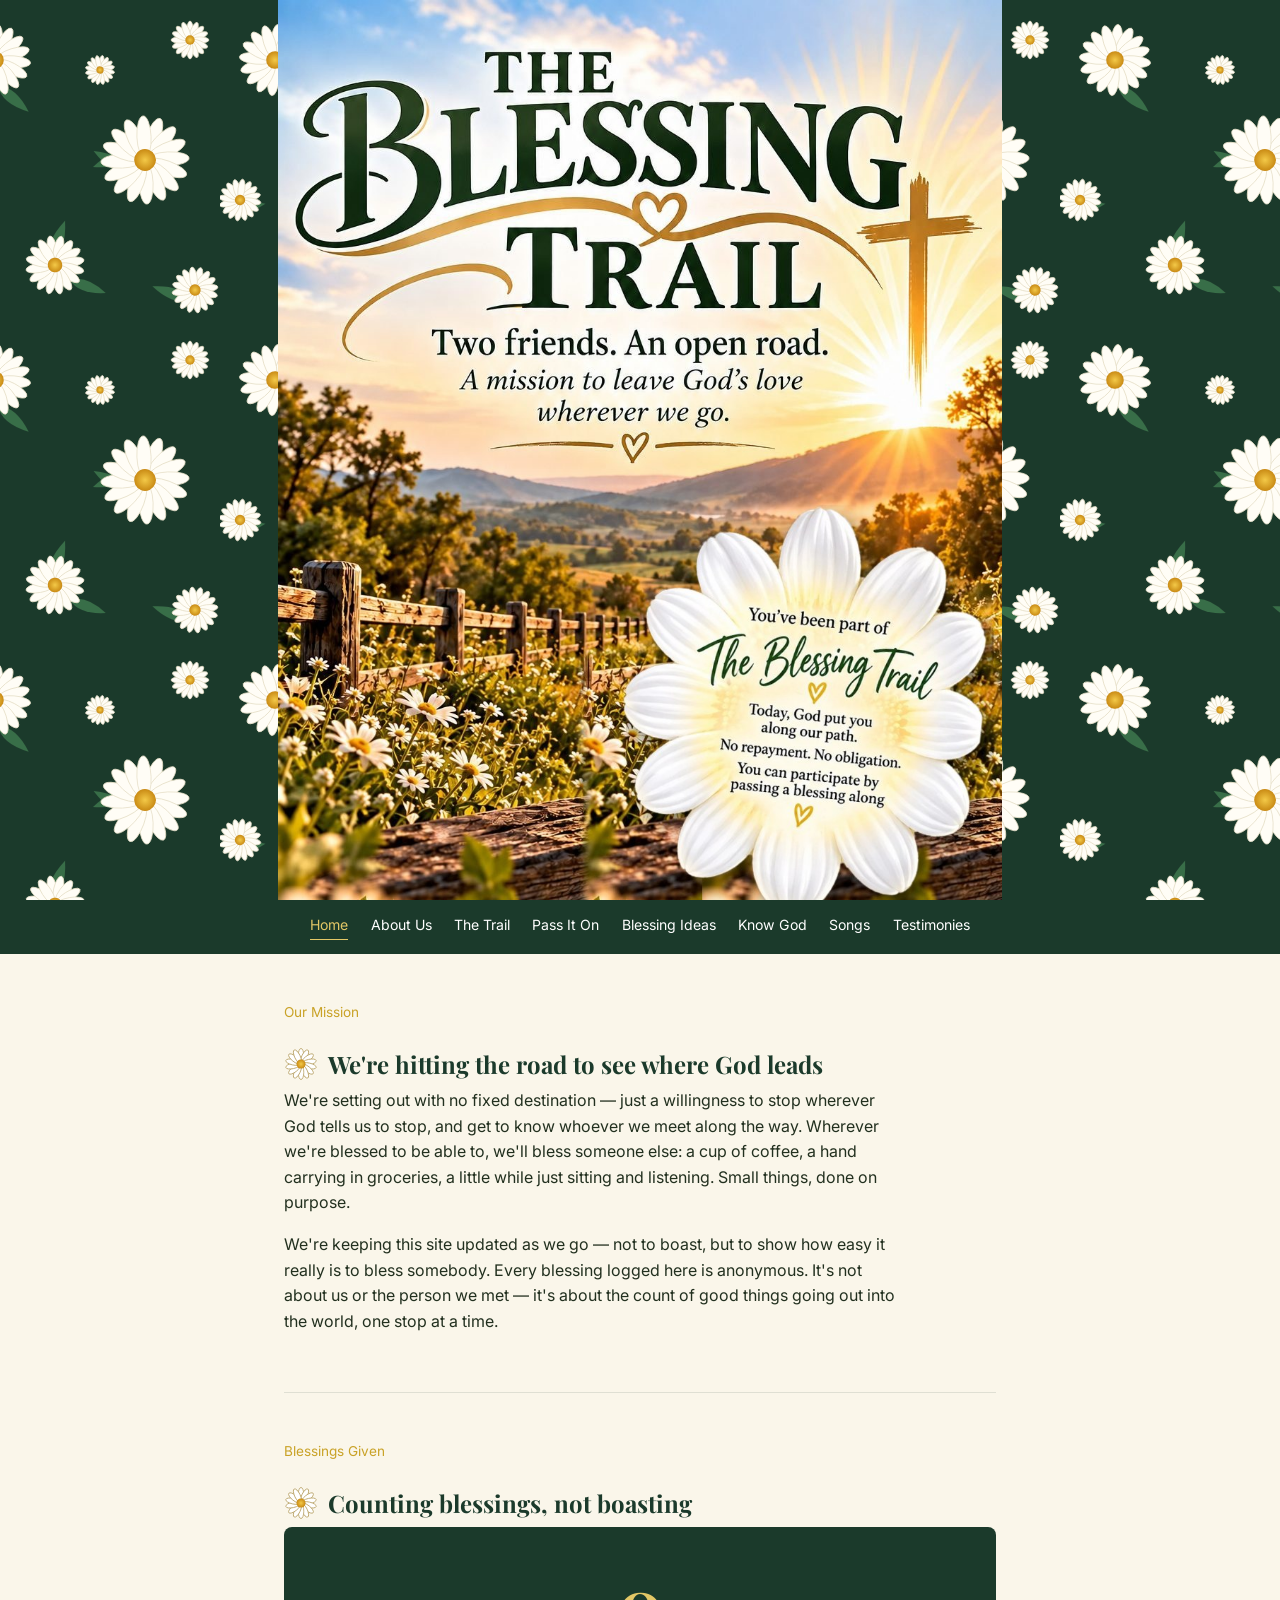
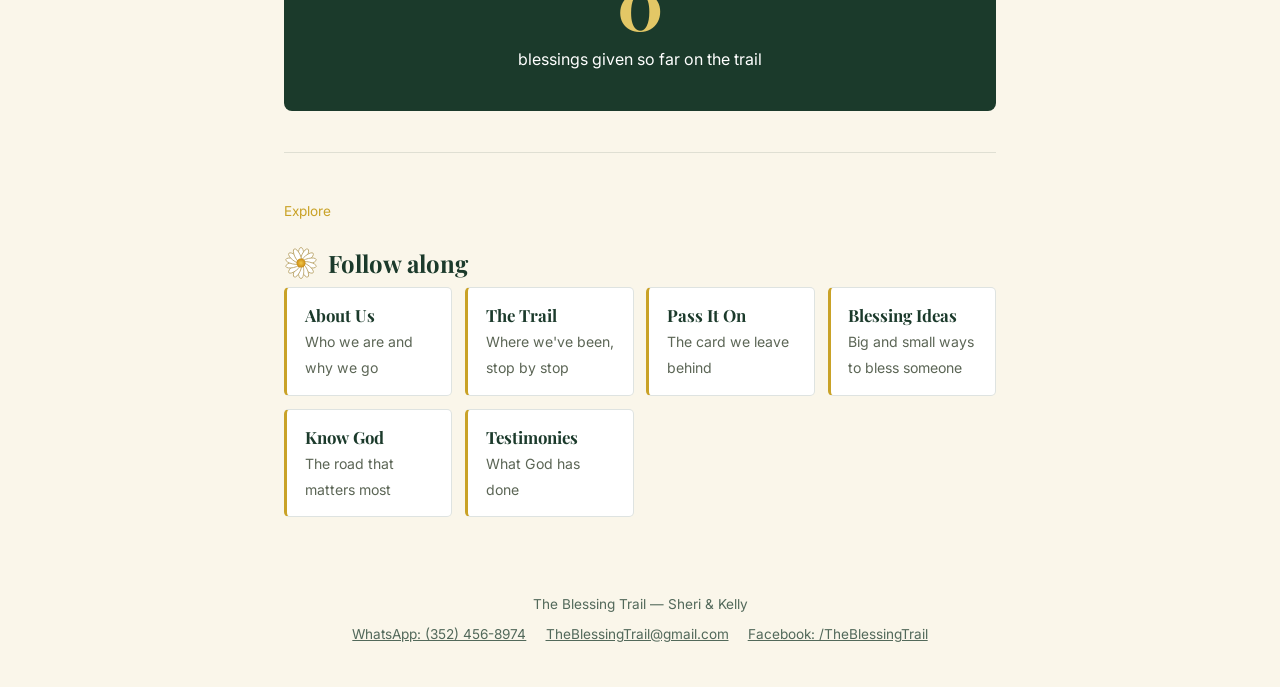
==== commit 9e250085: "Add a Songs page with Julie's Place — Feels Like Home Adds Songs to the menu on every page and links" ====
--- a/index.html
+++ b/index.html
@@ -23,6 +23,7 @@
   <a href="pass-it-on.html">Pass It On</a>
   <a href="ideas.html">Blessing Ideas</a>
   <a href="know-god.html">Know God</a>
+  <a href="songs.html">Songs</a>
   <a href="testimonies.html">Testimonies</a>
 </nav>
 
--- a/styles.css
+++ b/styles.css
@@ -178,3 +178,12 @@
 .log-video .hint{ font-weight:400; color:#8a8570; }
 .log-video video{ display:block; width:100%; max-width:420px; height:auto; border-radius:8px; background:#000; }
 .log-link{ display:inline-block; margin-top:0.6rem; font-size:0.85rem; color:var(--green); font-weight:500; }
+
+.song{ background:#fff; border-radius:8px; border-top:3px solid var(--gold); padding:1.3rem 1.2rem 1.4rem; margin-top:1.6rem; box-shadow:0 4px 14px rgba(27,58,43,0.08); }
+.song h3{ font-size:1.25rem; color:var(--green-deep); }
+.song .song-meta{ font-size:0.8rem; color:#8a8570; margin:0.2rem 0 1rem; }
+.song video{ display:block; width:100%; max-width:480px; height:auto; margin:0 auto 1.2rem; border-radius:8px; background:#000; }
+.song .lyrics p{ margin-bottom:1rem; font-size:0.98rem; line-height:1.75; }
+.song .lyrics .tag{ font-family:'Dancing Script',cursive; font-size:1.35rem; color:var(--green-deep); line-height:1.4; }
+.song .song-credit{ font-size:0.78rem; color:#8a8570; margin-top:0.4rem; }
+.song .song-credit a{ color:var(--green); }
